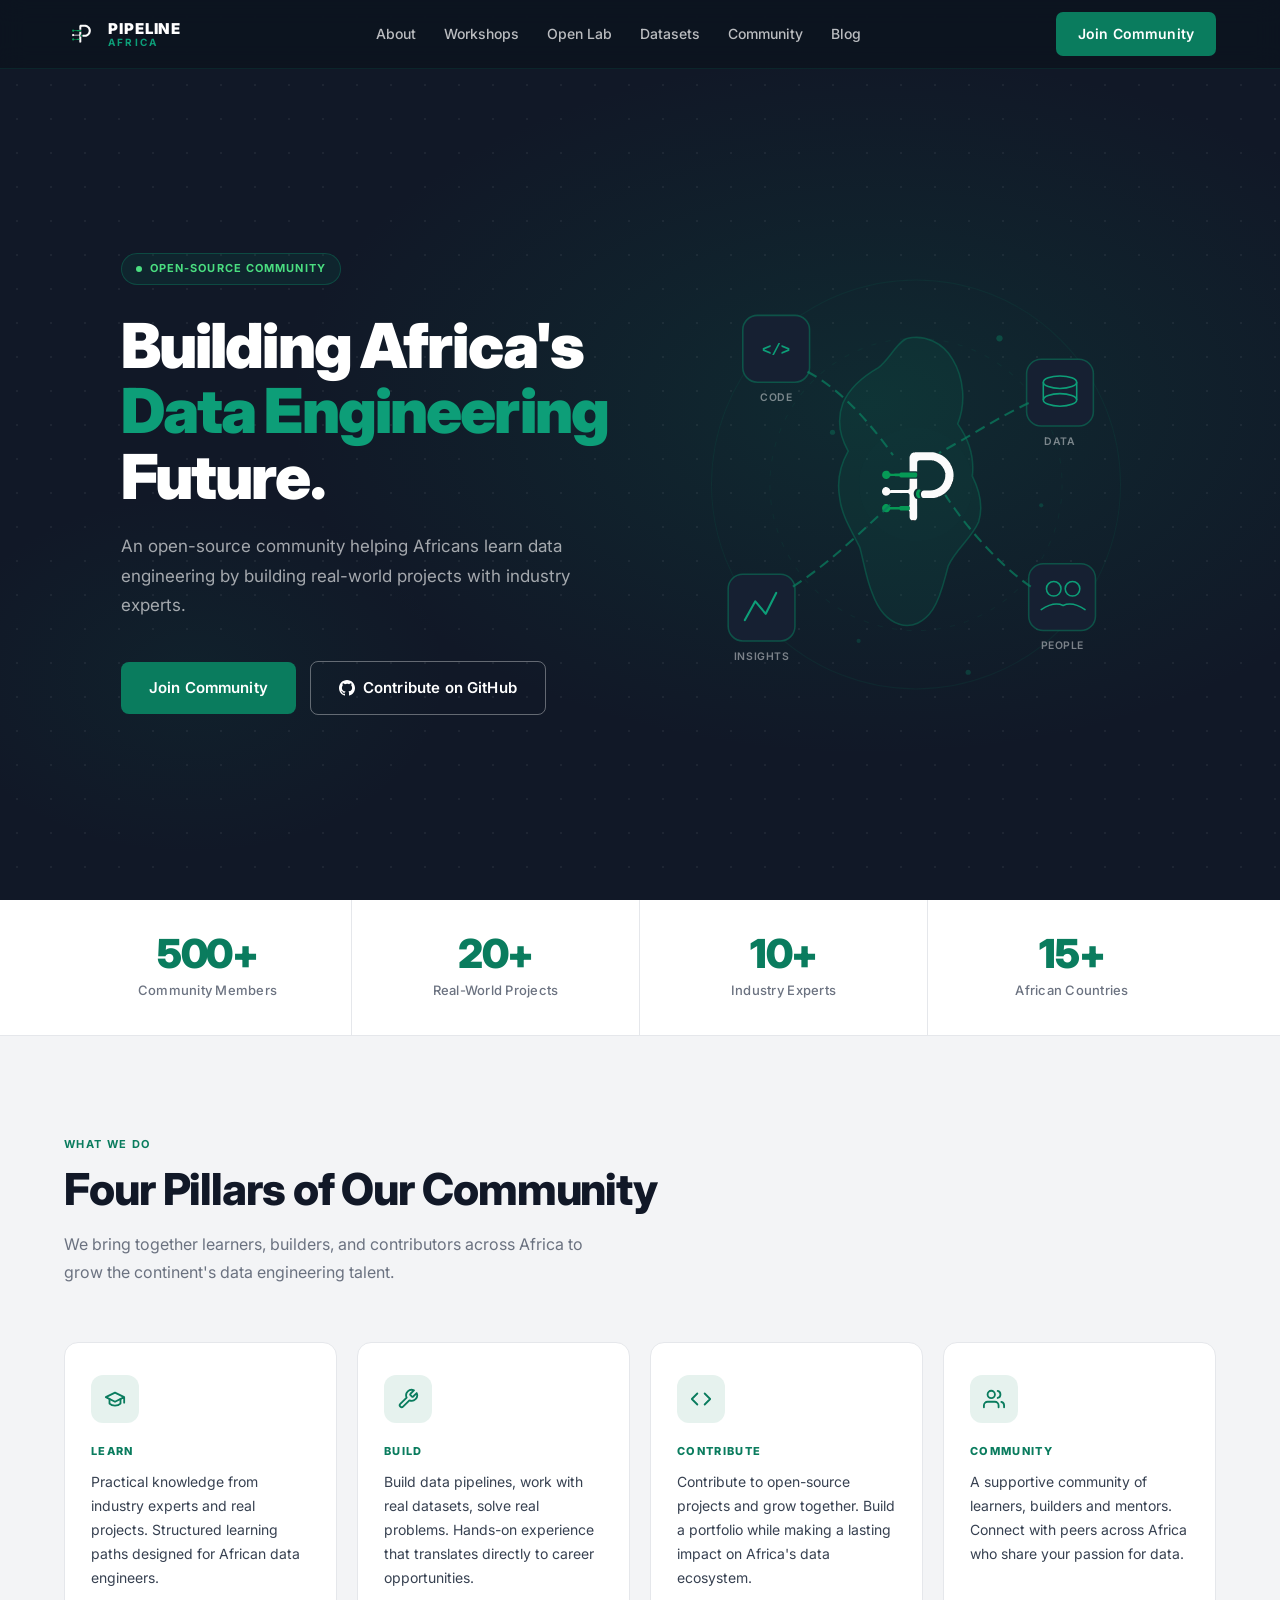
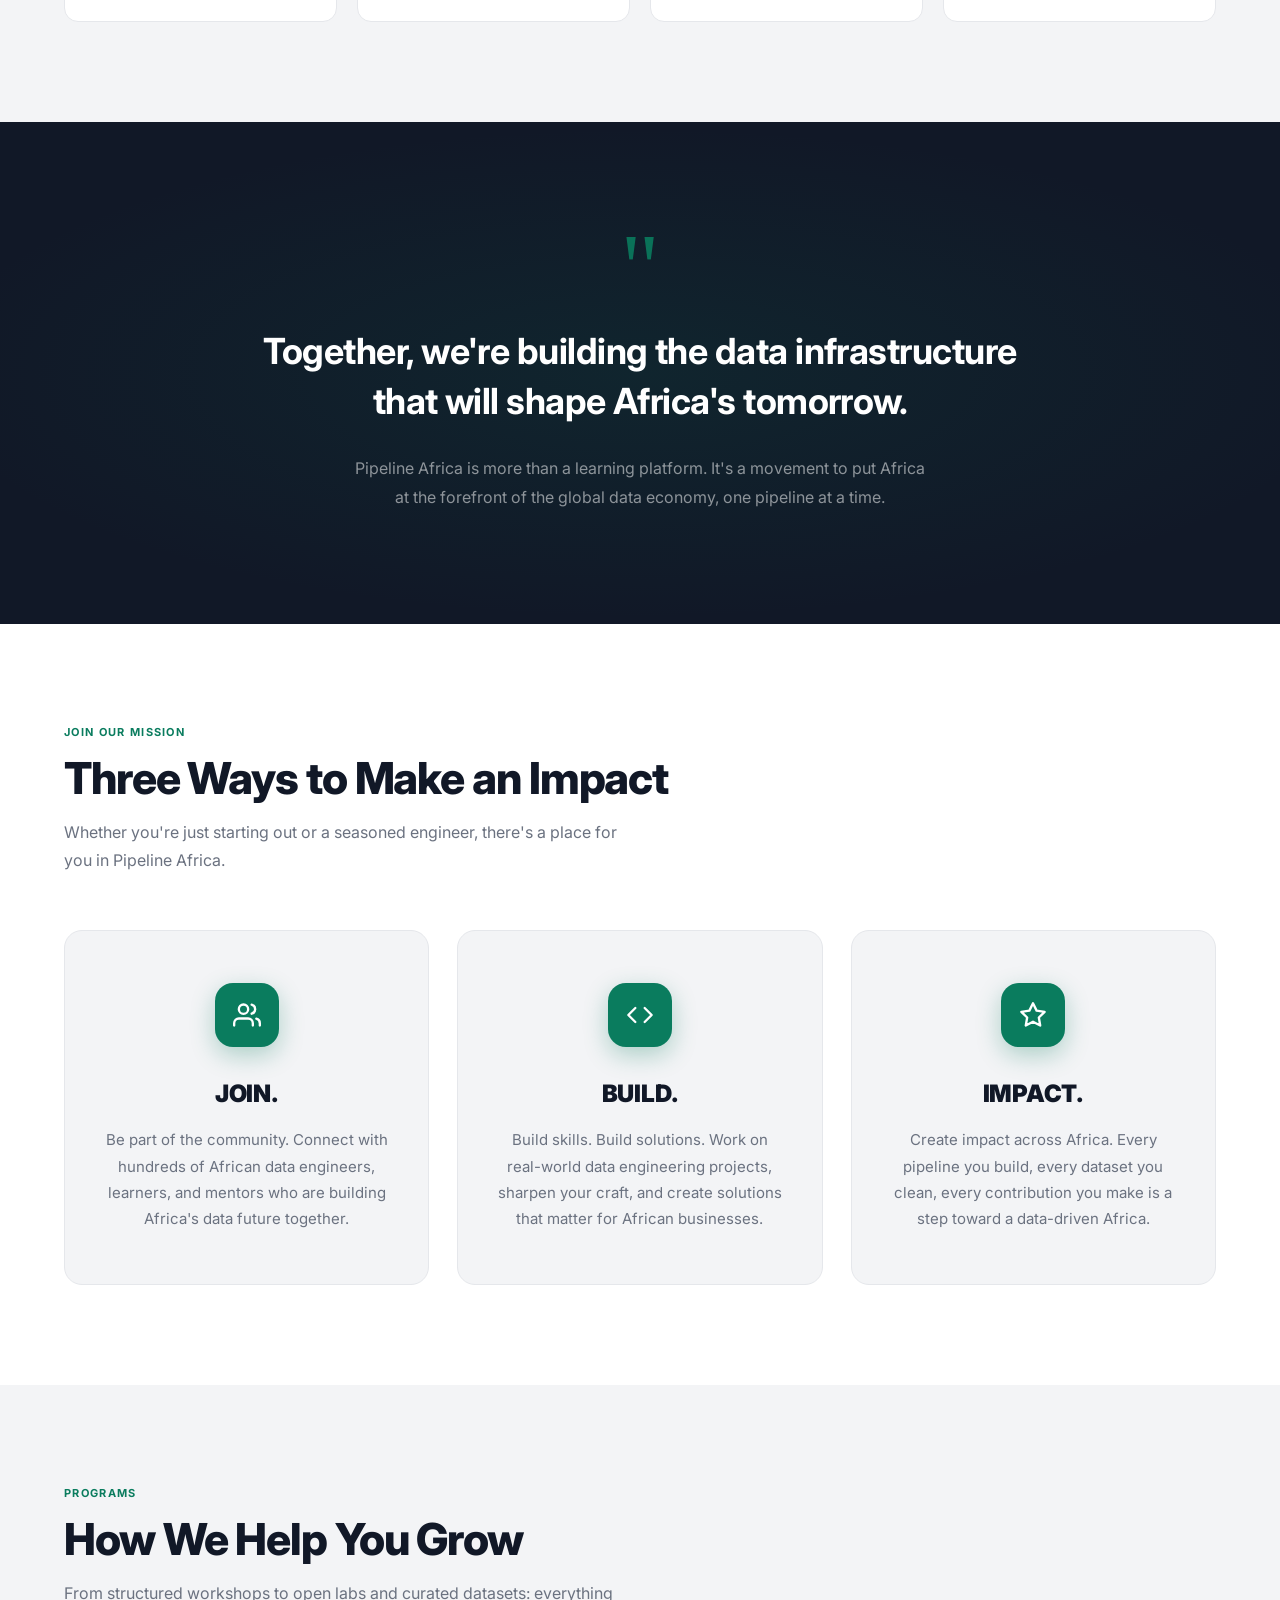
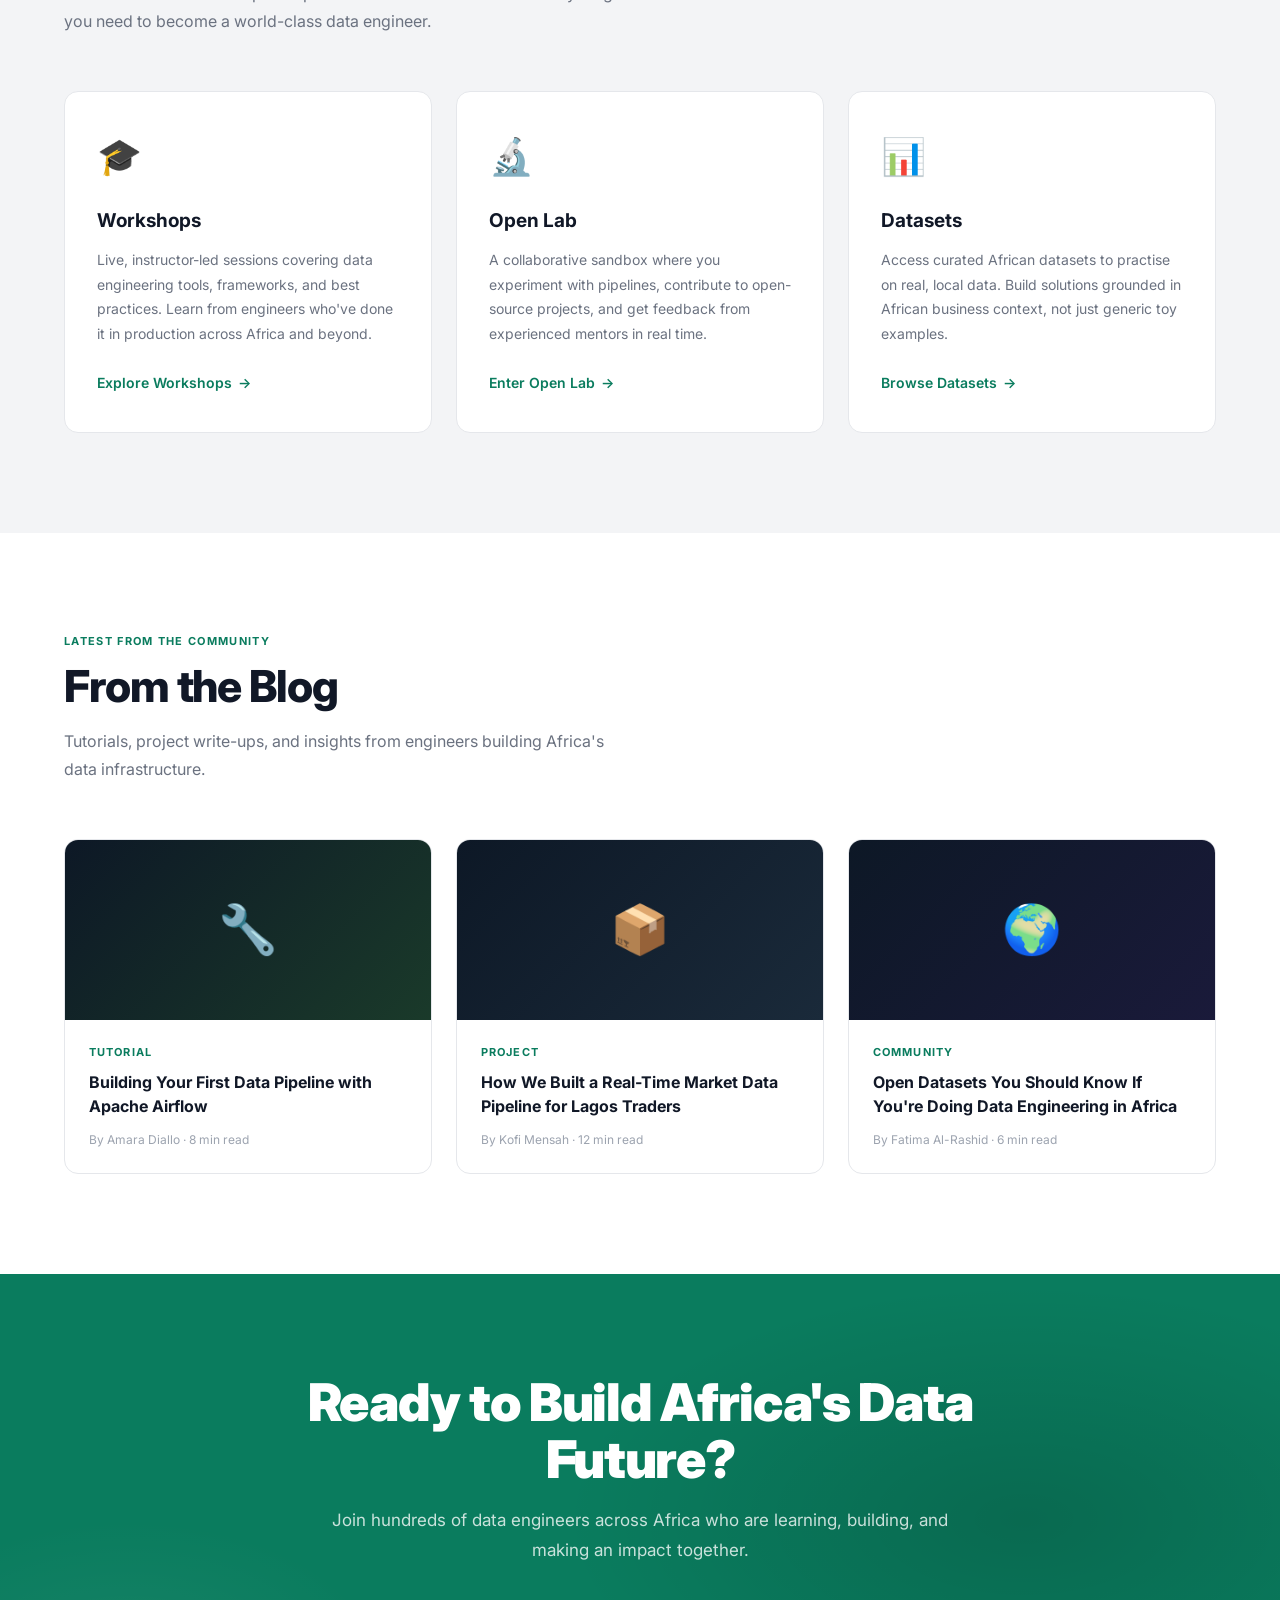
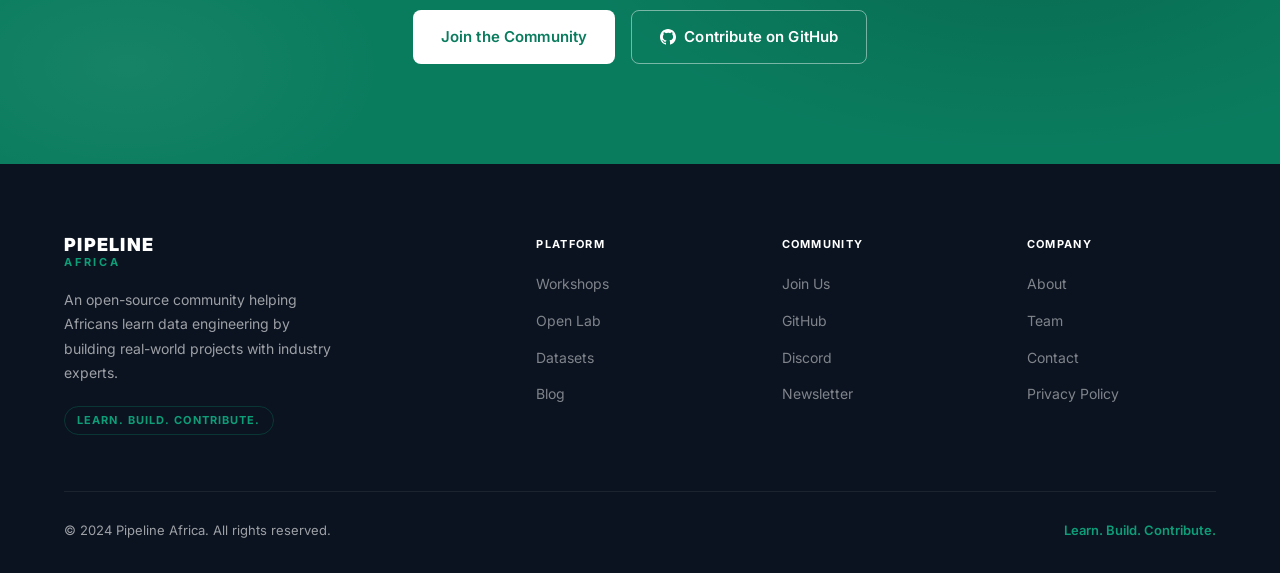
==== index.html @ 544f57a5 "Setup pipeline africa website" ====
<!DOCTYPE html>
<html lang="en">
<head>
  <meta charset="UTF-8">
  <meta name="viewport" content="width=device-width, initial-scale=1.0">
  <title>Pipeline Africa: Learn. Build. Contribute.</title>
  <link rel="preconnect" href="https://fonts.googleapis.com">
  <link rel="preconnect" href="https://fonts.gstatic.com" crossorigin>
  <link href="https://fonts.googleapis.com/css2?family=Inter:wght@300;400;500;600;700;800;900&display=swap" rel="stylesheet">
  <link rel="stylesheet" href="styles.css">
</head>
<body>

<!-- ═══════════════════════════ NAVBAR ═══════════════════════════ -->
<nav id="navbar">
  <div class="container nav-inner">
    <a href="#" class="nav-logo" aria-label="Pipeline Africa home">
      <img class="nav-logo-icon" src="pa_icon_mark_dark.svg" alt="Pipeline Africa logo">
      <div class="nav-logo-text">
        <div class="nav-logo-name">PIPELINE</div>
        <div class="nav-logo-africa">AFRICA</div>
      </div>
    </a>

    <ul class="nav-links">
      <li><a href="#about">About</a></li>
      <li><a href="#workshops">Workshops</a></li>
      <li><a href="#open-lab">Open Lab</a></li>
      <li><a href="#datasets">Datasets</a></li>
      <li><a href="#community">Community</a></li>
      <li><a href="#blog">Blog</a></li>
    </ul>

    <div class="nav-right">
      <a href="#join" class="btn btn-green nav-cta">Join Community</a>
      <button class="hamburger" onclick="toggleNav()" aria-label="Toggle menu">
        <span></span>
        <span></span>
        <span></span>
      </button>
    </div>
  </div>

  <div class="mobile-nav" id="mobileNav">
    <a href="#about" onclick="toggleNav()">About</a>
    <a href="#workshops" onclick="toggleNav()">Workshops</a>
    <a href="#open-lab" onclick="toggleNav()">Open Lab</a>
    <a href="#datasets" onclick="toggleNav()">Datasets</a>
    <a href="#community" onclick="toggleNav()">Community</a>
    <a href="#blog" onclick="toggleNav()">Blog</a>
    <a href="#join" class="btn btn-green" onclick="toggleNav()">Join Community</a>
  </div>
</nav>


<!-- ═══════════════════════════ HERO ═══════════════════════════ -->
<section class="hero" id="home">
  <div class="hero-glow"></div>
  <div class="hero-dots"></div>

  <div class="container hero-inner">
    <div class="hero-content">
      <div class="hero-badge">
        <span class="hero-badge-dot"></span>
        Open-Source Community
      </div>

      <h1 class="hero-title">
        Building Africa's<br>
        <em>Data Engineering</em><br>
        Future.
      </h1>

      <p class="hero-sub">
        An open-source community helping Africans learn data engineering by building real-world projects with industry experts.
      </p>

      <div class="hero-ctas">
        <a href="#join" class="btn btn-green btn-lg">Join Community</a>
        <a href="https://github.com/Pipeline-Africa" target="_blank" rel="noopener" class="btn btn-outline btn-lg">
          <svg width="16" height="16" viewBox="0 0 24 24" fill="currentColor">
            <path d="M12 0C5.374 0 0 5.373 0 12c0 5.302 3.438 9.8 8.207 11.387.599.111.793-.261.793-.577v-2.234c-3.338.726-4.033-1.416-4.033-1.416-.546-1.387-1.333-1.756-1.333-1.756-1.089-.745.083-.729.083-.729 1.205.084 1.839 1.237 1.839 1.237 1.07 1.834 2.807 1.304 3.492.997.107-.775.418-1.305.762-1.604-2.665-.305-5.467-1.334-5.467-5.931 0-1.311.469-2.381 1.236-3.221-.124-.303-.535-1.524.117-3.176 0 0 1.008-.322 3.301 1.23A11.509 11.509 0 0 1 12 5.803c1.02.005 2.047.138 3.006.404 2.291-1.552 3.297-1.23 3.297-1.23.653 1.653.242 2.874.118 3.176.77.84 1.235 1.911 1.235 3.221 0 4.609-2.807 5.624-5.479 5.921.43.372.823 1.102.823 2.222v3.293c0 .319.192.694.801.576C20.566 21.797 24 17.3 24 12c0-6.627-5.373-12-12-12z"/>
          </svg>
          Contribute on GitHub
        </a>
      </div>
    </div>

    <!-- ─── Pipeline Data Engineering Visual ─── -->
    <div class="hero-visual">
      <svg class="pipeline-svg" viewBox="0 0 460 480" xmlns="http://www.w3.org/2000/svg" fill="none">
        <!-- Outer ring -->
        <circle cx="230" cy="240" r="196" stroke="rgba(10,124,94,0.12)" stroke-width="1"/>
        <!-- Inner ring dashed -->
        <circle cx="230" cy="240" r="140" stroke="rgba(10,124,94,0.1)" stroke-width="1" stroke-dasharray="5 9"/>

        <!-- Africa continent (simplified shape) -->
        <path d="
          M 222 100
          C 238 96, 256 104, 265 120
          C 276 138, 278 162, 270 182
          C 280 196, 286 214, 284 232
          C 290 244, 295 260, 290 276
          C 283 292, 268 302, 261 318
          C 257 332, 254 348, 246 360
          C 238 372, 226 378, 214 374
          C 202 370, 193 358, 188 344
          C 182 330, 180 314, 176 300
          C 168 284, 159 270, 157 254
          C 154 238, 157 222, 165 208
          C 157 194, 154 178, 160 162
          C 167 146, 180 136, 194 128
          C 203 122, 213 102, 222 100 Z
        " fill="rgba(10,124,94,0.12)" stroke="rgba(10,124,94,0.45)" stroke-width="1.5"/>

        <!-- Node: Code  (top-left) -->
        <g id="node-code" transform="translate(96, 110)">
          <rect x="-32" y="-32" width="64" height="64" rx="14"
                fill="#162032" stroke="rgba(10,124,94,0.55)" stroke-width="1.5"/>
          <text x="0" y="6" text-anchor="middle"
                font-family="'Courier New', monospace" font-size="15"
                fill="#0d9e78" font-weight="700">&lt;/&gt;</text>
        </g>

        <!-- Node: Database  (top-right) -->
        <g id="node-db" transform="translate(368, 152)">
          <rect x="-32" y="-32" width="64" height="64" rx="14"
                fill="#162032" stroke="rgba(10,124,94,0.55)" stroke-width="1.5"/>
          <ellipse cx="0" cy="-10" rx="16" ry="6" stroke="#0d9e78" stroke-width="1.5"/>
          <line x1="-16" y1="-10" x2="-16" y2="7"  stroke="#0d9e78" stroke-width="1.5"/>
          <line x1="16"  y1="-10" x2="16"  y2="7"  stroke="#0d9e78" stroke-width="1.5"/>
          <ellipse cx="0" cy="7"   rx="16" ry="6" stroke="#0d9e78" stroke-width="1.5"/>
        </g>

        <!-- Node: Analytics  (bottom-left) -->
        <g id="node-chart" transform="translate(82, 358)">
          <rect x="-32" y="-32" width="64" height="64" rx="14"
                fill="#162032" stroke="rgba(10,124,94,0.55)" stroke-width="1.5"/>
          <polyline points="-16,12 -6,-6 4,6 14,-14"
                    stroke="#0d9e78" stroke-width="2" stroke-linecap="round" stroke-linejoin="round"/>
        </g>

        <!-- Node: Community (bottom-right) -->
        <g id="node-people" transform="translate(370, 348)">
          <rect x="-32" y="-32" width="64" height="64" rx="14"
                fill="#162032" stroke="rgba(10,124,94,0.55)" stroke-width="1.5"/>
          <circle cx="-8" cy="-8" r="7" stroke="#0d9e78" stroke-width="1.5"/>
          <circle cx="10" cy="-8" r="7" stroke="#0d9e78" stroke-width="1.5"/>
          <path d="M-20,12 Q-8,4 1,8 Q10,4 22,12" stroke="#0d9e78" stroke-width="1.5" stroke-linecap="round"/>
        </g>

        <!-- Center: PA logo hub -->
        <g>
          <circle cx="230" cy="240" r="48" fill="rgba(10,124,94,0.08)">
            <animate attributeName="r" values="48;62;48" dur="2.4s" repeatCount="indefinite"/>
            <animate attributeName="opacity" values="0.5;0;0.5" dur="2.4s" repeatCount="indefinite"/>
          </circle>
          <image href="pa_icon_mark_dark.svg" x="168" y="181" width="124" height="124"/>
        </g>

        <!-- Pipeline lines: node → Africa edges (animated flow) -->
        <!-- Code → NW Africa (Morocco) -->
        <path d="M 126 132 C 160 150, 188 184, 208 212"
              stroke="#0A7C5E" stroke-width="2" class="pipe-flow" opacity="0.75"/>
        <!-- DB → NE Africa (Egypt) -->
        <path d="M 338 162 C 310 175, 278 196, 252 210"
              stroke="#0A7C5E" stroke-width="2" class="pipe-flow-slow" opacity="0.75"/>
        <!-- Chart → SW Africa (Angola) -->
        <path d="M 112 338 C 148 315, 183 280, 207 258"
              stroke="#0A7C5E" stroke-width="2" class="pipe-flow-mid" opacity="0.75"/>
        <!-- People → East Africa (Horn) -->
        <path d="M 340 338 C 308 316, 276 278, 258 250"
              stroke="#0A7C5E" stroke-width="2" class="pipe-flow" opacity="0.75"/>

        <!-- Floating accent dots -->
        <circle cx="310" cy="100" r="3" fill="rgba(10,124,94,0.45)"/>
        <circle cx="350" cy="260" r="2" fill="rgba(10,124,94,0.35)"/>
        <circle cx="150" cy="190" r="2.5" fill="rgba(10,124,94,0.4)"/>
        <circle cx="175" cy="390" r="2" fill="rgba(10,124,94,0.3)"/>
        <circle cx="280" cy="420" r="2.5" fill="rgba(10,124,94,0.35)"/>

        <!-- Node labels -->
        <text x="96"  y="160" text-anchor="middle" font-size="10" fill="rgba(255,255,255,0.45)" font-family="Inter,sans-serif" font-weight="600" letter-spacing="0.05em">CODE</text>
        <text x="368" y="202" text-anchor="middle" font-size="10" fill="rgba(255,255,255,0.45)" font-family="Inter,sans-serif" font-weight="600" letter-spacing="0.05em">DATA</text>
        <text x="82"  y="408" text-anchor="middle" font-size="10" fill="rgba(255,255,255,0.45)" font-family="Inter,sans-serif" font-weight="600" letter-spacing="0.05em">INSIGHTS</text>
        <text x="370" y="398" text-anchor="middle" font-size="10" fill="rgba(255,255,255,0.45)" font-family="Inter,sans-serif" font-weight="600" letter-spacing="0.05em">PEOPLE</text>
      </svg>
    </div>
  </div>
</section>


<!-- ═══════════════════════════ METRICS ═══════════════════════════ -->
<div class="metrics">
  <div class="container metrics-grid">
    <div class="metric">
      <div class="metric-num">500+</div>
      <div class="metric-label">Community Members</div>
    </div>
    <div class="metric">
      <div class="metric-num">20+</div>
      <div class="metric-label">Real-World Projects</div>
    </div>
    <div class="metric">
      <div class="metric-num">10+</div>
      <div class="metric-label">Industry Experts</div>
    </div>
    <div class="metric">
      <div class="metric-num">15+</div>
      <div class="metric-label">African Countries</div>
    </div>
  </div>
</div>


<!-- ═══════════════════════════ FEATURES ═══════════════════════════ -->
<section class="features" id="about">
  <div class="container">
    <div class="section-label">What We Do</div>
    <h2 class="section-title">Four Pillars of Our Community</h2>
    <p class="section-sub">We bring together learners, builders, and contributors across Africa to grow the continent's data engineering talent.</p>

    <div class="features-grid">

      <div class="feat-card">
        <div class="feat-icon">
          <svg viewBox="0 0 24 24" fill="none" stroke="currentColor" stroke-width="2" stroke-linecap="round" stroke-linejoin="round">
            <path d="M22 10v6M2 10l10-5 10 5-10 5z"/>
            <path d="M6 12v5c3 3 9 3 12 0v-5"/>
          </svg>
        </div>
        <div class="feat-label">Learn</div>
        <p class="feat-desc">Practical knowledge from industry experts and real projects. Structured learning paths designed for African data engineers.</p>
      </div>

      <div class="feat-card">
        <div class="feat-icon">
          <svg viewBox="0 0 24 24" fill="none" stroke="currentColor" stroke-width="2" stroke-linecap="round" stroke-linejoin="round">
            <path d="M14.7 6.3a1 1 0 000 1.4l1.6 1.6a1 1 0 001.4 0l3.77-3.77a6 6 0 01-7.94 7.94l-6.91 6.91a2.12 2.12 0 01-3-3l6.91-6.91a6 6 0 017.94-7.94l-3.76 3.76z"/>
          </svg>
        </div>
        <div class="feat-label">Build</div>
        <p class="feat-desc">Build data pipelines, work with real datasets, solve real problems. Hands-on experience that translates directly to career opportunities.</p>
      </div>

      <div class="feat-card">
        <div class="feat-icon">
          <svg viewBox="0 0 24 24" fill="none" stroke="currentColor" stroke-width="2" stroke-linecap="round" stroke-linejoin="round">
            <polyline points="16 18 22 12 16 6"/>
            <polyline points="8 6 2 12 8 18"/>
          </svg>
        </div>
        <div class="feat-label">Contribute</div>
        <p class="feat-desc">Contribute to open-source projects and grow together. Build a portfolio while making a lasting impact on Africa's data ecosystem.</p>
      </div>

      <div class="feat-card">
        <div class="feat-icon">
          <svg viewBox="0 0 24 24" fill="none" stroke="currentColor" stroke-width="2" stroke-linecap="round" stroke-linejoin="round">
            <path d="M17 21v-2a4 4 0 00-4-4H5a4 4 0 00-4 4v2"/>
            <circle cx="9" cy="7" r="4"/>
            <path d="M23 21v-2a4 4 0 00-3-3.87M16 3.13a4 4 0 010 7.75"/>
          </svg>
        </div>
        <div class="feat-label">Community</div>
        <p class="feat-desc">A supportive community of learners, builders and mentors. Connect with peers across Africa who share your passion for data.</p>
      </div>

    </div>
  </div>
</section>


<!-- ═══════════════════════════ MISSION ═══════════════════════════ -->
<section class="mission">
  <div class="mission-inner">
    <span class="mission-quote-mark">"</span>
    <blockquote class="mission-quote">
      Together, we're building the data infrastructure that will shape Africa's tomorrow.
    </blockquote>
    <p class="mission-body">
      Pipeline Africa is more than a learning platform. It's a movement to put Africa at the forefront of the global data economy, one pipeline at a time.
    </p>
  </div>
</section>


<!-- ═══════════════════════════ PILLARS ═══════════════════════════ -->
<section class="pillars" id="community">
  <div class="container">
    <div class="section-label">Join Our Mission</div>
    <h2 class="section-title">Three Ways to Make an Impact</h2>
    <p class="section-sub">Whether you're just starting out or a seasoned engineer, there's a place for you in Pipeline Africa.</p>

    <div class="pillars-grid">

      <div class="pillar">
        <div class="pillar-icon">
          <svg viewBox="0 0 24 24" fill="none" stroke="currentColor" stroke-width="2" stroke-linecap="round" stroke-linejoin="round">
            <path d="M17 21v-2a4 4 0 00-4-4H5a4 4 0 00-4 4v2"/>
            <circle cx="9" cy="7" r="4"/>
            <path d="M23 21v-2a4 4 0 00-3-3.87M16 3.13a4 4 0 010 7.75"/>
          </svg>
        </div>
        <h3 class="pillar-title">JOIN.</h3>
        <p class="pillar-desc">Be part of the community. Connect with hundreds of African data engineers, learners, and mentors who are building Africa's data future together.</p>
      </div>

      <div class="pillar">
        <div class="pillar-icon">
          <svg viewBox="0 0 24 24" fill="none" stroke="currentColor" stroke-width="2" stroke-linecap="round" stroke-linejoin="round">
            <polyline points="16 18 22 12 16 6"/>
            <polyline points="8 6 2 12 8 18"/>
          </svg>
        </div>
        <h3 class="pillar-title">BUILD.</h3>
        <p class="pillar-desc">Build skills. Build solutions. Work on real-world data engineering projects, sharpen your craft, and create solutions that matter for African businesses.</p>
      </div>

      <div class="pillar">
        <div class="pillar-icon">
          <svg viewBox="0 0 24 24" fill="none" stroke="currentColor" stroke-width="2" stroke-linecap="round" stroke-linejoin="round">
            <polygon points="12 2 15.09 8.26 22 9.27 17 14.14 18.18 21.02 12 17.77 5.82 21.02 7 14.14 2 9.27 8.91 8.26 12 2"/>
          </svg>
        </div>
        <h3 class="pillar-title">IMPACT.</h3>
        <p class="pillar-desc">Create impact across Africa. Every pipeline you build, every dataset you clean, every contribution you make is a step toward a data-driven Africa.</p>
      </div>

    </div>
  </div>
</section>


<!-- ═══════════════════════════ PROGRAMS ═══════════════════════════ -->
<section class="programs" id="workshops">
  <div class="container">
    <div class="section-label">Programs</div>
    <h2 class="section-title">How We Help You Grow</h2>
    <p class="section-sub">From structured workshops to open labs and curated datasets: everything you need to become a world-class data engineer.</p>

    <div class="programs-grid">

      <div class="prog-card" id="workshops-detail">
        <span class="prog-emoji">🎓</span>
        <h3 class="prog-title">Workshops</h3>
        <p class="prog-desc">Live, instructor-led sessions covering data engineering tools, frameworks, and best practices. Learn from engineers who've done it in production across Africa and beyond.</p>
        <a href="#" class="prog-link">Explore Workshops <span>→</span></a>
      </div>

      <div class="prog-card" id="open-lab">
        <span class="prog-emoji">🔬</span>
        <h3 class="prog-title">Open Lab</h3>
        <p class="prog-desc">A collaborative sandbox where you experiment with pipelines, contribute to open-source projects, and get feedback from experienced mentors in real time.</p>
        <a href="#" class="prog-link">Enter Open Lab <span>→</span></a>
      </div>

      <div class="prog-card" id="datasets">
        <span class="prog-emoji">📊</span>
        <h3 class="prog-title">Datasets</h3>
        <p class="prog-desc">Access curated African datasets to practise on real, local data. Build solutions grounded in African business context, not just generic toy examples.</p>
        <a href="#" class="prog-link">Browse Datasets <span>→</span></a>
      </div>

    </div>
  </div>
</section>


<!-- ═══════════════════════════ BLOG ═══════════════════════════ -->
<section class="blog" id="blog">
  <div class="container">
    <div class="section-label">Latest from the Community</div>
    <h2 class="section-title">From the Blog</h2>
    <p class="section-sub">Tutorials, project write-ups, and insights from engineers building Africa's data infrastructure.</p>

    <div class="blog-grid">

      <div class="blog-card">
        <div class="blog-thumb" style="background: linear-gradient(135deg, #0d1826, #1a3a2a);">🔧</div>
        <div class="blog-body">
          <div class="blog-tag">Tutorial</div>
          <div class="blog-title">Building Your First Data Pipeline with Apache Airflow</div>
          <div class="blog-meta">By Amara Diallo · 8 min read</div>
        </div>
      </div>

      <div class="blog-card">
        <div class="blog-thumb" style="background: linear-gradient(135deg, #0d1826, #1a2a3a);">📦</div>
        <div class="blog-body">
          <div class="blog-tag">Project</div>
          <div class="blog-title">How We Built a Real-Time Market Data Pipeline for Lagos Traders</div>
          <div class="blog-meta">By Kofi Mensah · 12 min read</div>
        </div>
      </div>

      <div class="blog-card">
        <div class="blog-thumb" style="background: linear-gradient(135deg, #0d1826, #1a1a3a);">🌍</div>
        <div class="blog-body">
          <div class="blog-tag">Community</div>
          <div class="blog-title">Open Datasets You Should Know If You're Doing Data Engineering in Africa</div>
          <div class="blog-meta">By Fatima Al-Rashid · 6 min read</div>
        </div>
      </div>

    </div>
  </div>
</section>


<!-- ═══════════════════════════ JOIN CTA ═══════════════════════════ -->
<section class="join-cta" id="join">
  <div class="join-inner">
    <h2 class="join-title">Ready to Build Africa's Data Future?</h2>
    <p class="join-sub">Join hundreds of data engineers across Africa who are learning, building, and making an impact together.</p>
    <div class="join-btns">
      <a href="#" class="btn btn-white btn-lg">Join the Community</a>
      <a href="https://github.com/Pipeline-Africa" target="_blank" rel="noopener" class="btn btn-outline-white btn-lg">
        <svg width="16" height="16" viewBox="0 0 24 24" fill="currentColor">
          <path d="M12 0C5.374 0 0 5.373 0 12c0 5.302 3.438 9.8 8.207 11.387.599.111.793-.261.793-.577v-2.234c-3.338.726-4.033-1.416-4.033-1.416-.546-1.387-1.333-1.756-1.333-1.756-1.089-.745.083-.729.083-.729 1.205.084 1.839 1.237 1.839 1.237 1.07 1.834 2.807 1.304 3.492.997.107-.775.418-1.305.762-1.604-2.665-.305-5.467-1.334-5.467-5.931 0-1.311.469-2.381 1.236-3.221-.124-.303-.535-1.524.117-3.176 0 0 1.008-.322 3.301 1.23A11.509 11.509 0 0 1 12 5.803c1.02.005 2.047.138 3.006.404 2.291-1.552 3.297-1.23 3.297-1.23.653 1.653.242 2.874.118 3.176.77.84 1.235 1.911 1.235 3.221 0 4.609-2.807 5.624-5.479 5.921.43.372.823 1.102.823 2.222v3.293c0 .319.192.694.801.576C20.566 21.797 24 17.3 24 12c0-6.627-5.373-12-12-12z"/>
        </svg>
        Contribute on GitHub
      </a>
    </div>
  </div>
</section>


<!-- ═══════════════════════════ FOOTER ═══════════════════════════ -->
<footer>
  <div class="container">
    <div class="footer-top">

      <div>
        <div class="footer-brand-text">
          <div class="footer-brand-name">PIPELINE</div>
          <div class="footer-brand-africa">AFRICA</div>
        </div>
        <p class="footer-desc">An open-source community helping Africans learn data engineering by building real-world projects with industry experts.</p>
        <span class="footer-tagline-pill">LEARN. BUILD. CONTRIBUTE.</span>
      </div>

      <div>
        <div class="footer-col-title">Platform</div>
        <ul class="footer-links">
          <li><a href="#workshops">Workshops</a></li>
          <li><a href="#open-lab">Open Lab</a></li>
          <li><a href="#datasets">Datasets</a></li>
          <li><a href="#blog">Blog</a></li>
        </ul>
      </div>

      <div>
        <div class="footer-col-title">Community</div>
        <ul class="footer-links">
          <li><a href="#join">Join Us</a></li>
          <li><a href="https://github.com/Pipeline-Africa" target="_blank" rel="noopener">GitHub</a></li>
          <li><a href="#">Discord</a></li>
          <li><a href="#">Newsletter</a></li>
        </ul>
      </div>

      <div>
        <div class="footer-col-title">Company</div>
        <ul class="footer-links">
          <li><a href="#about">About</a></li>
          <li><a href="#">Team</a></li>
          <li><a href="#">Contact</a></li>
          <li><a href="#">Privacy Policy</a></li>
        </ul>
      </div>

    </div>

    <hr class="footer-divider">

    <div class="footer-bottom">
      <span>© 2024 Pipeline Africa. All rights reserved.</span>
      <span style="color: var(--green-mid); font-weight: 600;">Learn. Build. Contribute.</span>
    </div>
  </div>
</footer>


<script>
  // ── Nav scroll effect ──
  const navbar = document.getElementById('navbar');
  window.addEventListener('scroll', () => {
    navbar.classList.toggle('scrolled', window.scrollY > 16);
  });

  // ── Mobile nav toggle ──
  function toggleNav() {
    document.getElementById('mobileNav').classList.toggle('open');
  }

  // ── Close mobile nav on outside click ──
  document.addEventListener('click', (e) => {
    const nav = document.getElementById('navbar');
    if (!nav.contains(e.target)) {
      document.getElementById('mobileNav').classList.remove('open');
    }
  });

  // ── Smooth scroll ──
  document.querySelectorAll('a[href^="#"]').forEach(a => {
    a.addEventListener('click', e => {
      const id = a.getAttribute('href');
      if (id === '#') return;
      const target = document.querySelector(id);
      if (target) {
        e.preventDefault();
        target.scrollIntoView({ behavior: 'smooth', block: 'start' });
      }
    });
  });

  // ── Fade-in on scroll (Intersection Observer) ──
  const observer = new IntersectionObserver((entries) => {
    entries.forEach(entry => {
      if (entry.isIntersecting) {
        entry.target.style.opacity = '1';
        entry.target.style.transform = 'translateY(0)';
      }
    });
  }, { threshold: 0.1 });

  document.querySelectorAll('.feat-card, .pillar, .prog-card, .blog-card').forEach(el => {
    el.style.opacity = '0';
    el.style.transform = 'translateY(24px)';
    el.style.transition = 'opacity 0.5s ease, transform 0.5s ease';
    observer.observe(el);
  });
</script>

</body>
</html>
---- styles.css ----
*, *::before, *::after { box-sizing: border-box; margin: 0; padding: 0; }

:root {
  --green:       #0A7C5E;
  --green-dark:  #075c46;
  --green-mid:   #0d9e78;
  --navy:        #111827;
  --gray-dark:   #374151;
  --gray-mid:    #6B7280;
  --gray-light:  #9CA3AF;
  --gray-bg:     #F3F4F6;
  --border:      #E5E7EB;
  --white:       #FFFFFF;
}

html { scroll-behavior: smooth; }

body {
  font-family: 'Inter', -apple-system, BlinkMacSystemFont, sans-serif;
  color: var(--navy);
  background: var(--white);
  line-height: 1.6;
  overflow-x: hidden;
}

/* ─── UTILITIES ─── */
.container {
  max-width: 1200px;
  margin: 0 auto;
  padding: 0 24px;
}

.section-label {
  font-size: 11px;
  font-weight: 700;
  letter-spacing: 0.12em;
  text-transform: uppercase;
  color: var(--green);
  margin-bottom: 12px;
}

.section-title {
  font-size: clamp(28px, 4vw, 44px);
  font-weight: 800;
  line-height: 1.1;
  letter-spacing: -0.025em;
  color: var(--navy);
  margin-bottom: 16px;
}

.section-sub {
  font-size: 16px;
  color: var(--gray-mid);
  line-height: 1.75;
  max-width: 560px;
}

.btn {
  display: inline-flex;
  align-items: center;
  gap: 8px;
  padding: 11px 22px;
  border-radius: 7px;
  font-size: 14px;
  font-weight: 600;
  text-decoration: none;
  cursor: pointer;
  border: none;
  transition: all 0.2s ease;
  letter-spacing: 0.01em;
  white-space: nowrap;
}

.btn-green  { background: var(--green);  color: var(--white); }
.btn-green:hover  { background: var(--green-dark); transform: translateY(-1px); box-shadow: 0 6px 20px rgba(10,124,94,0.35); }

.btn-outline { background: transparent; color: var(--white); border: 1.5px solid rgba(255,255,255,0.35); }
.btn-outline:hover { border-color: var(--green-mid); color: #4ade80; }

.btn-white { background: var(--white); color: var(--green); }
.btn-white:hover { background: var(--gray-bg); transform: translateY(-1px); }

.btn-outline-white { background: transparent; color: var(--white); border: 1.5px solid rgba(255,255,255,0.45); }
.btn-outline-white:hover { border-color: var(--white); background: rgba(255,255,255,0.1); }

.btn-lg { padding: 14px 28px; font-size: 15px; border-radius: 8px; }

/* ─── NAVBAR ─── */
nav {
  position: fixed;
  top: 0; left: 0; right: 0;
  z-index: 1000;
  background: rgba(13, 20, 32, 0.96);
  backdrop-filter: blur(12px);
  -webkit-backdrop-filter: blur(12px);
  border-bottom: 1px solid rgba(10,124,94,0.18);
  transition: box-shadow 0.3s;
}

nav.scrolled { box-shadow: 0 4px 24px rgba(0,0,0,0.35); }

.nav-inner {
  height: 68px;
  display: flex;
  align-items: center;
  justify-content: space-between;
  gap: 32px;
}

.nav-logo {
  display: flex;
  align-items: center;
  gap: 10px;
  text-decoration: none;
  flex-shrink: 0;
}

.nav-logo-icon {
  width: 34px;
  height: 34px;
  flex-shrink: 0;
}

.nav-logo-text { line-height: 1; }
.nav-logo-name {
  font-size: 15px;
  font-weight: 900;
  letter-spacing: 0.06em;
  color: var(--white);
}
.nav-logo-africa {
  font-size: 10px;
  font-weight: 700;
  letter-spacing: 0.22em;
  color: var(--green-mid);
  margin-top: 1px;
}

.nav-links {
  display: flex;
  align-items: center;
  gap: 28px;
  list-style: none;
}

.nav-links a {
  color: rgba(255,255,255,0.72);
  text-decoration: none;
  font-size: 14px;
  font-weight: 500;
  transition: color 0.2s;
}

.nav-links a:hover { color: var(--green-mid); }

.nav-right { display: flex; align-items: center; gap: 16px; }

.hamburger {
  display: none;
  flex-direction: column;
  gap: 5px;
  cursor: pointer;
  padding: 6px;
  background: none;
  border: none;
}
.hamburger span {
  display: block;
  width: 22px;
  height: 2px;
  background: var(--white);
  border-radius: 2px;
  transition: all 0.3s;
}

/* ─── HERO ─── */
.hero {
  min-height: 100vh;
  background: var(--navy);
  position: relative;
  display: flex;
  align-items: center;
  overflow: hidden;
}

.hero-glow {
  position: absolute;
  inset: 0;
  background:
    radial-gradient(ellipse 70% 60% at 68% 45%, rgba(10,124,94,0.18) 0%, transparent 65%),
    radial-gradient(ellipse 40% 40% at 15% 75%, rgba(10,124,94,0.09) 0%, transparent 50%);
  pointer-events: none;
}

.hero-dots {
  position: absolute;
  inset: 0;
  background-image: radial-gradient(circle, rgba(255,255,255,0.055) 1px, transparent 1px);
  background-size: 34px 34px;
  pointer-events: none;
}

.hero-inner {
  position: relative;
  z-index: 2;
  padding-top: 68px;
  display: grid;
  grid-template-columns: 1fr 1fr;
  gap: 64px;
  align-items: center;
  min-height: 100vh;
}

.hero-content { padding: 72px 0; }

.hero-badge {
  display: inline-flex;
  align-items: center;
  gap: 8px;
  background: rgba(10,124,94,0.14);
  border: 1px solid rgba(10,124,94,0.42);
  color: #4ade80;
  font-size: 11px;
  font-weight: 700;
  letter-spacing: 0.1em;
  text-transform: uppercase;
  padding: 6px 14px;
  border-radius: 100px;
  margin-bottom: 28px;
}

.hero-badge-dot {
  width: 6px; height: 6px;
  border-radius: 50%;
  background: #4ade80;
  animation: badgepulse 2s infinite;
}

@keyframes badgepulse {
  0%, 100% { opacity: 1; transform: scale(1); }
  50%       { opacity: 0.4; transform: scale(1.4); }
}

.hero-title {
  font-size: clamp(38px, 5.5vw, 62px);
  font-weight: 900;
  line-height: 1.06;
  color: var(--white);
  letter-spacing: -0.03em;
  margin-bottom: 22px;
}

.hero-title em {
  font-style: normal;
  color: var(--green-mid);
}

.hero-sub {
  font-size: 17px;
  color: rgba(255,255,255,0.62);
  line-height: 1.75;
  max-width: 460px;
  margin-bottom: 40px;
}

.hero-ctas {
  display: flex;
  align-items: center;
  gap: 14px;
  flex-wrap: wrap;
}

/* Hero SVG Visual */
.hero-visual {
  display: flex;
  justify-content: center;
  align-items: center;
  padding: 40px 0;
}

.pipeline-svg { width: 100%; max-width: 480px; }

/* Animated pipeline path */
.pipe-flow {
  stroke-dasharray: 10 6;
  animation: flow 1.6s linear infinite;
}
.pipe-flow-slow {
  stroke-dasharray: 10 6;
  animation: flow 2.2s linear infinite;
}
.pipe-flow-mid {
  stroke-dasharray: 10 6;
  animation: flow 1.9s linear infinite;
}
@keyframes flow { to { stroke-dashoffset: -32; } }

/* ─── METRICS STRIP ─── */
.metrics {
  background: var(--white);
  border-bottom: 1px solid var(--border);
}

.metrics-grid {
  display: grid;
  grid-template-columns: repeat(4, 1fr);
}

.metric {
  padding: 34px 24px;
  text-align: center;
  border-right: 1px solid var(--border);
}
.metric:last-child { border-right: none; }

.metric-num {
  font-size: 40px;
  font-weight: 900;
  color: var(--green);
  line-height: 1;
  letter-spacing: -0.03em;
  margin-bottom: 6px;
}

.metric-label {
  font-size: 13px;
  color: var(--gray-mid);
  font-weight: 500;
  letter-spacing: 0.02em;
}

/* ─── FEATURES ─── */
.features { background: var(--gray-bg); padding: 100px 0; }

.features-grid {
  display: grid;
  grid-template-columns: repeat(4, 1fr);
  gap: 20px;
  margin-top: 56px;
}

.feat-card {
  background: var(--white);
  border-radius: 14px;
  padding: 32px 26px;
  border: 1px solid var(--border);
  transition: all 0.25s;
  position: relative;
  overflow: hidden;
}

.feat-card::after {
  content: '';
  position: absolute;
  top: 0; left: 0; right: 0;
  height: 3px;
  background: var(--green);
  transform: scaleX(0);
  transform-origin: left;
  transition: transform 0.3s ease;
}

.feat-card:hover {
  border-color: rgba(10,124,94,0.4);
  box-shadow: 0 12px 36px rgba(10,124,94,0.1);
  transform: translateY(-4px);
}
.feat-card:hover::after { transform: scaleX(1); }

.feat-icon {
  width: 48px; height: 48px;
  border-radius: 12px;
  background: rgba(10,124,94,0.1);
  display: flex;
  align-items: center;
  justify-content: center;
  color: var(--green);
  margin-bottom: 20px;
}

.feat-icon svg { width: 22px; height: 22px; }

.feat-label {
  font-size: 11px;
  font-weight: 800;
  letter-spacing: 0.12em;
  text-transform: uppercase;
  color: var(--green);
  margin-bottom: 10px;
}

.feat-desc {
  font-size: 14px;
  color: var(--gray-dark);
  line-height: 1.7;
}

/* ─── MISSION ─── */
.mission {
  background: var(--navy);
  padding: 112px 0;
  position: relative;
  overflow: hidden;
}

.mission::before {
  content: '';
  position: absolute;
  inset: 0;
  background: radial-gradient(ellipse 80% 70% at 50% 50%, rgba(10,124,94,0.13) 0%, transparent 70%);
  pointer-events: none;
}

.mission-inner {
  position: relative;
  z-index: 2;
  max-width: 820px;
  margin: 0 auto;
  padding: 0 24px;
  text-align: center;
}

.mission-quote-mark {
  font-size: 96px;
  line-height: 0.7;
  color: var(--green);
  font-family: Georgia, serif;
  display: block;
  margin-bottom: 24px;
  opacity: 0.9;
}

.mission-quote {
  font-size: clamp(22px, 3.2vw, 36px);
  font-weight: 700;
  color: var(--white);
  line-height: 1.4;
  letter-spacing: -0.015em;
  margin-bottom: 28px;
}

.mission-body {
  font-size: 16px;
  color: rgba(255,255,255,0.52);
  line-height: 1.8;
  max-width: 580px;
  margin: 0 auto;
}

/* ─── PILLARS ─── */
.pillars { padding: 100px 0; background: var(--white); }

.pillars-grid {
  display: grid;
  grid-template-columns: repeat(3, 1fr);
  gap: 28px;
  margin-top: 56px;
}

.pillar {
  text-align: center;
  padding: 52px 36px;
  border-radius: 18px;
  background: var(--gray-bg);
  border: 1px solid var(--border);
  transition: all 0.25s;
}

.pillar:hover {
  background: var(--white);
  box-shadow: 0 24px 64px rgba(0,0,0,0.08);
  border-color: rgba(10,124,94,0.3);
  transform: translateY(-5px);
}

.pillar-icon {
  width: 64px; height: 64px;
  border-radius: 18px;
  background: var(--green);
  display: flex;
  align-items: center;
  justify-content: center;
  margin: 0 auto 28px;
  color: var(--white);
  box-shadow: 0 8px 24px rgba(10,124,94,0.3);
}

.pillar-icon svg { width: 28px; height: 28px; }

.pillar-title {
  font-size: 24px;
  font-weight: 900;
  color: var(--navy);
  letter-spacing: -0.01em;
  margin-bottom: 14px;
}

.pillar-desc {
  font-size: 15px;
  color: var(--gray-mid);
  line-height: 1.75;
}

/* ─── PROGRAMS ─── */
.programs { background: var(--gray-bg); padding: 100px 0; }

.programs-grid {
  display: grid;
  grid-template-columns: repeat(3, 1fr);
  gap: 24px;
  margin-top: 56px;
}

.prog-card {
  background: var(--white);
  border-radius: 14px;
  padding: 36px 32px;
  border: 1px solid var(--border);
  transition: all 0.25s;
}

.prog-card:hover {
  box-shadow: 0 16px 48px rgba(10,124,94,0.1);
  border-color: rgba(10,124,94,0.3);
  transform: translateY(-3px);
}

.prog-emoji { font-size: 36px; margin-bottom: 20px; display: block; }

.prog-title {
  font-size: 19px;
  font-weight: 700;
  color: var(--navy);
  margin-bottom: 12px;
}

.prog-desc {
  font-size: 14px;
  color: var(--gray-mid);
  line-height: 1.75;
  margin-bottom: 24px;
}

.prog-link {
  color: var(--green);
  font-size: 14px;
  font-weight: 600;
  text-decoration: none;
  display: inline-flex;
  align-items: center;
  gap: 6px;
  transition: gap 0.2s;
}

.prog-link:hover { gap: 10px; }

/* ─── BLOG STRIP ─── */
.blog { padding: 100px 0; background: var(--white); }

.blog-grid {
  display: grid;
  grid-template-columns: repeat(3, 1fr);
  gap: 24px;
  margin-top: 56px;
}

.blog-card {
  border-radius: 14px;
  overflow: hidden;
  border: 1px solid var(--border);
  transition: all 0.25s;
}

.blog-card:hover {
  box-shadow: 0 16px 48px rgba(0,0,0,0.07);
  transform: translateY(-3px);
}

.blog-thumb {
  height: 180px;
  display: flex;
  align-items: center;
  justify-content: center;
  font-size: 48px;
}

.blog-body { padding: 24px; }

.blog-tag {
  font-size: 11px;
  font-weight: 700;
  letter-spacing: 0.1em;
  text-transform: uppercase;
  color: var(--green);
  margin-bottom: 10px;
}

.blog-title {
  font-size: 16px;
  font-weight: 700;
  color: var(--navy);
  line-height: 1.45;
  margin-bottom: 12px;
}

.blog-meta {
  font-size: 12px;
  color: var(--gray-light);
}

/* ─── JOIN CTA ─── */
.join-cta {
  background: var(--green);
  padding: 100px 0;
  position: relative;
  overflow: hidden;
}

.join-cta::before {
  content: '';
  position: absolute;
  inset: 0;
  background:
    radial-gradient(ellipse 60% 80% at 80% 50%, rgba(0,0,0,0.15) 0%, transparent 60%),
    radial-gradient(ellipse 40% 60% at 10% 80%, rgba(255,255,255,0.05) 0%, transparent 50%);
  pointer-events: none;
}

.join-inner {
  position: relative;
  z-index: 2;
  max-width: 720px;
  margin: 0 auto;
  padding: 0 24px;
  text-align: center;
}

.join-title {
  font-size: clamp(28px, 4.5vw, 52px);
  font-weight: 900;
  color: var(--white);
  letter-spacing: -0.025em;
  margin-bottom: 18px;
  line-height: 1.1;
}

.join-sub {
  font-size: 17px;
  color: rgba(255,255,255,0.78);
  line-height: 1.75;
  margin-bottom: 44px;
}

.join-btns { display: flex; gap: 16px; justify-content: center; flex-wrap: wrap; }

/* ─── FOOTER ─── */
footer {
  background: #0b1320;
  color: rgba(255,255,255,0.6);
  padding: 72px 0 32px;
}

.footer-top {
  display: grid;
  grid-template-columns: 2.2fr 1fr 1fr 1fr;
  gap: 56px;
  margin-bottom: 56px;
}

.footer-brand-text { line-height: 1; margin-bottom: 20px; }
.footer-brand-name {
  font-size: 18px;
  font-weight: 900;
  letter-spacing: 0.07em;
  color: var(--white);
}
.footer-brand-africa {
  font-size: 11px;
  font-weight: 700;
  letter-spacing: 0.25em;
  color: var(--green-mid);
  margin-top: 3px;
}

.footer-desc {
  font-size: 14px;
  line-height: 1.75;
  max-width: 270px;
  margin-bottom: 20px;
}

.footer-tagline-pill {
  display: inline-block;
  font-size: 11px;
  font-weight: 700;
  letter-spacing: 0.1em;
  color: var(--green-mid);
  border: 1px solid rgba(10,124,94,0.35);
  padding: 5px 12px;
  border-radius: 100px;
}

.footer-col-title {
  font-size: 11px;
  font-weight: 700;
  letter-spacing: 0.12em;
  text-transform: uppercase;
  color: var(--white);
  margin-bottom: 18px;
}

.footer-links { list-style: none; display: flex; flex-direction: column; gap: 11px; }

.footer-links a {
  color: rgba(255,255,255,0.48);
  text-decoration: none;
  font-size: 14px;
  transition: color 0.2s;
}
.footer-links a:hover { color: var(--green-mid); }

.footer-divider {
  border: none;
  border-top: 1px solid rgba(255,255,255,0.07);
  margin-bottom: 28px;
}

.footer-bottom {
  display: flex;
  justify-content: space-between;
  align-items: center;
  font-size: 13px;
}

/* ─── MOBILE NAV DRAWER ─── */
.mobile-nav {
  display: none;
  flex-direction: column;
  gap: 0;
  background: #0d1826;
  border-top: 1px solid rgba(10,124,94,0.15);
  padding: 8px 0 20px;
}

.mobile-nav.open { display: flex; }

.mobile-nav a {
  color: rgba(255,255,255,0.75);
  text-decoration: none;
  font-size: 15px;
  font-weight: 500;
  padding: 14px 24px;
  border-bottom: 1px solid rgba(255,255,255,0.04);
  transition: color 0.2s, background 0.2s;
}

.mobile-nav a:hover { color: var(--green-mid); background: rgba(10,124,94,0.06); }

.mobile-nav .btn { margin: 16px 24px 0; justify-content: center; }

/* ─── RESPONSIVE ─── */
@media (max-width: 1024px) {
  .features-grid { grid-template-columns: repeat(2, 1fr); }
  .footer-top { grid-template-columns: 1fr 1fr; gap: 36px; }
}

@media (max-width: 768px) {
  .nav-links, .nav-cta { display: none; }
  .hamburger { display: flex; }

  .hero-inner { grid-template-columns: 1fr; gap: 0; }
  .hero-content { padding: 56px 0 40px; }
  .hero-visual { display: none; }

  .metrics-grid { grid-template-columns: repeat(2, 1fr); }
  .metric:nth-child(2) { border-right: none; }
  .metric:nth-child(3),
  .metric:nth-child(4) { border-top: 1px solid var(--border); }

  .features-grid,
  .pillars-grid,
  .programs-grid,
  .blog-grid { grid-template-columns: 1fr; }

  .footer-top { grid-template-columns: 1fr; gap: 32px; }
  .footer-bottom { flex-direction: column; gap: 12px; text-align: center; }
}
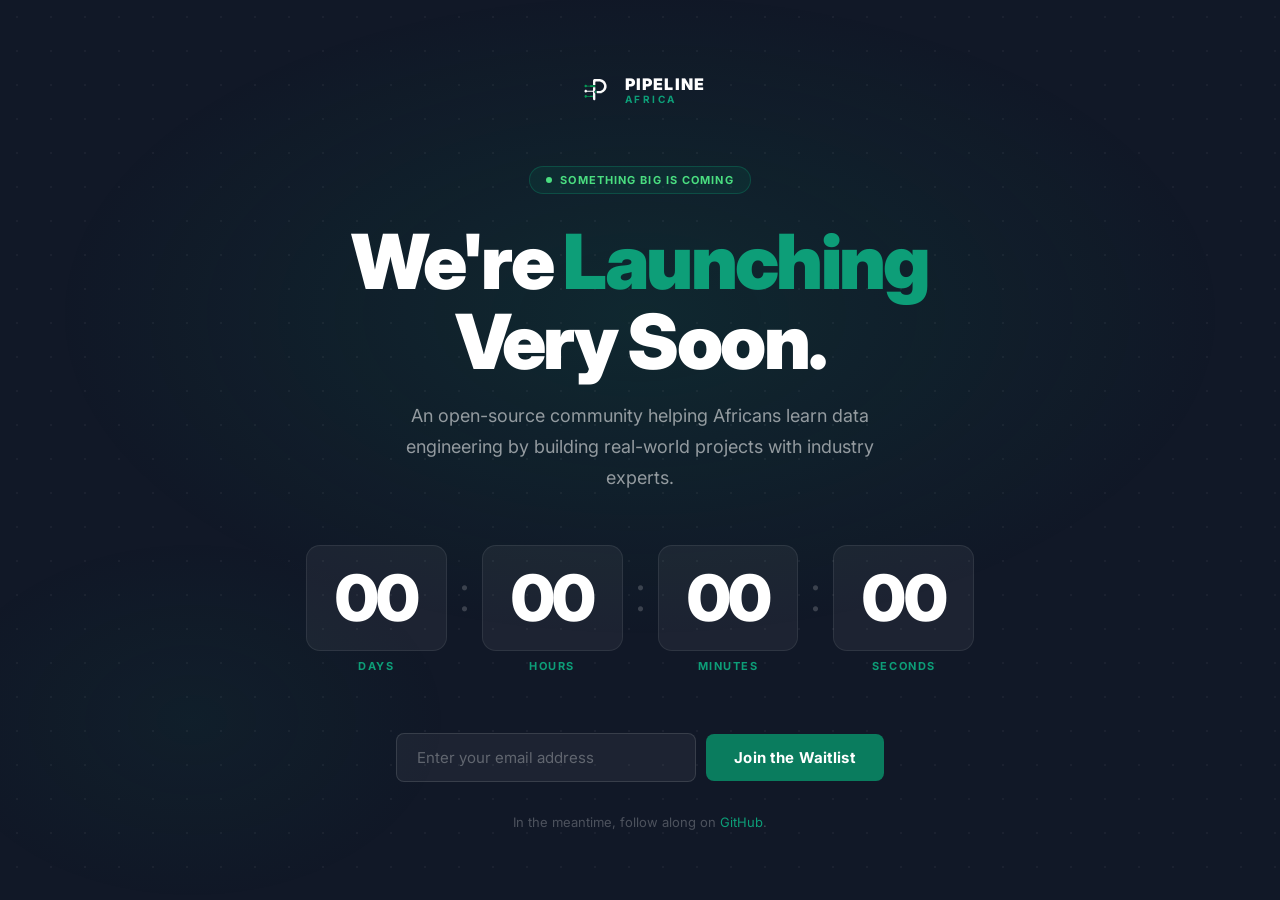
==== commit 98105516: "create countdown" ====
--- a/index.html
+++ b/index.html
@@ -3,534 +3,369 @@
 <head>
   <meta charset="UTF-8">
   <meta name="viewport" content="width=device-width, initial-scale=1.0">
-  <title>Pipeline Africa: Learn. Build. Contribute.</title>
+  <title>Pipeline Africa — Coming Soon</title>
   <link rel="preconnect" href="https://fonts.googleapis.com">
   <link rel="preconnect" href="https://fonts.gstatic.com" crossorigin>
   <link href="https://fonts.googleapis.com/css2?family=Inter:wght@300;400;500;600;700;800;900&display=swap" rel="stylesheet">
-  <link rel="stylesheet" href="styles.css">
+  <style>
+    *, *::before, *::after { box-sizing: border-box; margin: 0; padding: 0; }
+
+    :root {
+      --green:      #0A7C5E;
+      --green-dark: #075c46;
+      --green-mid:  #0d9e78;
+      --navy:       #111827;
+      --white:      #FFFFFF;
+      --gray-mid:   #6B7280;
+    }
+
+    html, body {
+      height: 100%;
+      font-family: 'Inter', -apple-system, BlinkMacSystemFont, sans-serif;
+      background: var(--navy);
+      color: var(--white);
+      overflow-x: hidden;
+    }
+
+    /* ── background layers ── */
+    .bg-glow {
+      position: fixed;
+      inset: 0;
+      background:
+        radial-gradient(ellipse 70% 55% at 50% 35%, rgba(10,124,94,0.16) 0%, transparent 65%),
+        radial-gradient(ellipse 40% 40% at 15% 80%, rgba(10,124,94,0.07) 0%, transparent 50%);
+      pointer-events: none;
+    }
+    .bg-dots {
+      position: fixed;
+      inset: 0;
+      background-image: radial-gradient(circle, rgba(255,255,255,0.045) 1px, transparent 1px);
+      background-size: 34px 34px;
+      pointer-events: none;
+    }
+
+    /* ── layout ── */
+    .page {
+      position: relative;
+      z-index: 1;
+      min-height: 100vh;
+      display: flex;
+      flex-direction: column;
+      align-items: center;
+      justify-content: center;
+      padding: 48px 24px;
+      text-align: center;
+    }
+
+    /* ── logo ── */
+    .logo {
+      display: flex;
+      align-items: center;
+      gap: 10px;
+      margin-bottom: 56px;
+    }
+    .logo img {
+      width: 40px;
+      height: 40px;
+    }
+    .logo-text { line-height: 1; text-align: left; }
+    .logo-name {
+      font-size: 16px;
+      font-weight: 900;
+      letter-spacing: 0.07em;
+      color: var(--white);
+    }
+    .logo-sub {
+      font-size: 10px;
+      font-weight: 700;
+      letter-spacing: 0.24em;
+      color: var(--green-mid);
+      margin-top: 2px;
+    }
+
+    /* ── badge ── */
+    .badge {
+      display: inline-flex;
+      align-items: center;
+      gap: 8px;
+      background: rgba(10,124,94,0.14);
+      border: 1px solid rgba(10,124,94,0.42);
+      color: #4ade80;
+      font-size: 11px;
+      font-weight: 700;
+      letter-spacing: 0.1em;
+      text-transform: uppercase;
+      padding: 6px 16px;
+      border-radius: 100px;
+      margin-bottom: 28px;
+    }
+    .badge-dot {
+      width: 6px;
+      height: 6px;
+      border-radius: 50%;
+      background: #4ade80;
+      animation: pulse 2s infinite;
+    }
+    @keyframes pulse {
+      0%, 100% { opacity: 1; transform: scale(1); }
+      50%       { opacity: 0.4; transform: scale(1.4); }
+    }
+
+    /* ── headline ── */
+    .headline {
+      font-size: clamp(40px, 7vw, 76px);
+      font-weight: 900;
+      line-height: 1.05;
+      letter-spacing: -0.035em;
+      margin-bottom: 20px;
+    }
+    .headline em {
+      font-style: normal;
+      color: var(--green-mid);
+    }
+
+    .tagline {
+      font-size: clamp(15px, 2vw, 18px);
+      color: rgba(255,255,255,0.55);
+      line-height: 1.7;
+      max-width: 480px;
+      margin: 0 auto 52px;
+    }
+
+    /* ── countdown ── */
+    .countdown {
+      display: flex;
+      align-items: flex-start;
+      gap: 12px;
+      margin-bottom: 60px;
+      flex-wrap: wrap;
+      justify-content: center;
+    }
+
+    .countdown-unit {
+      display: flex;
+      flex-direction: column;
+      align-items: center;
+      gap: 8px;
+    }
+
+    .countdown-value {
+      font-size: clamp(40px, 6vw, 64px);
+      font-weight: 900;
+      letter-spacing: -0.04em;
+      line-height: 1;
+      color: var(--white);
+      background: rgba(255,255,255,0.05);
+      border: 1px solid rgba(255,255,255,0.08);
+      border-radius: 14px;
+      padding: 20px 28px;
+      min-width: 100px;
+      text-align: center;
+    }
+
+    .countdown-label {
+      font-size: 11px;
+      font-weight: 700;
+      letter-spacing: 0.14em;
+      text-transform: uppercase;
+      color: var(--green-mid);
+    }
+
+    .countdown-sep {
+      font-size: clamp(32px, 5vw, 52px);
+      font-weight: 300;
+      color: rgba(255,255,255,0.18);
+      line-height: 1;
+      padding-top: 22px;
+    }
+
+    /* ── waitlist form ── */
+    .waitlist {
+      display: flex;
+      align-items: center;
+      gap: 10px;
+      flex-wrap: wrap;
+      justify-content: center;
+      margin-bottom: 32px;
+    }
+
+    .waitlist-input {
+      padding: 14px 20px;
+      border-radius: 8px;
+      border: 1.5px solid rgba(255,255,255,0.12);
+      background: rgba(255,255,255,0.05);
+      color: var(--white);
+      font-family: inherit;
+      font-size: 15px;
+      width: 300px;
+      outline: none;
+      transition: border-color 0.2s;
+    }
+    .waitlist-input::placeholder { color: rgba(255,255,255,0.3); }
+    .waitlist-input:focus { border-color: var(--green-mid); }
+
+    .btn-join {
+      padding: 14px 28px;
+      border-radius: 8px;
+      border: none;
+      background: var(--green);
+      color: var(--white);
+      font-family: inherit;
+      font-size: 15px;
+      font-weight: 700;
+      cursor: pointer;
+      transition: background 0.2s, transform 0.15s, box-shadow 0.2s;
+      white-space: nowrap;
+      letter-spacing: 0.01em;
+    }
+    .btn-join:hover {
+      background: var(--green-dark);
+      transform: translateY(-1px);
+      box-shadow: 0 8px 24px rgba(10,124,94,0.4);
+    }
+
+    .success-msg {
+      display: none;
+      color: #4ade80;
+      font-size: 14px;
+      font-weight: 600;
+      letter-spacing: 0.02em;
+      margin-bottom: 32px;
+    }
+
+    /* ── footer note ── */
+    .footer-note {
+      font-size: 13px;
+      color: rgba(255,255,255,0.25);
+    }
+    .footer-note a {
+      color: var(--green-mid);
+      text-decoration: none;
+    }
+    .footer-note a:hover { text-decoration: underline; }
+
+    /* ── responsive ── */
+    @media (max-width: 520px) {
+      .countdown-value { min-width: 72px; padding: 16px 18px; }
+      .waitlist-input  { width: 100%; }
+      .btn-join        { width: 100%; }
+      .waitlist        { flex-direction: column; width: 100%; max-width: 340px; }
+    }
+  </style>
 </head>
 <body>
 
-<!-- ═══════════════════════════ NAVBAR ═══════════════════════════ -->
-<nav id="navbar">
-  <div class="container nav-inner">
-    <a href="#" class="nav-logo" aria-label="Pipeline Africa home">
-      <img class="nav-logo-icon" src="pa_icon_mark_dark.svg" alt="Pipeline Africa logo">
-      <div class="nav-logo-text">
-        <div class="nav-logo-name">PIPELINE</div>
-        <div class="nav-logo-africa">AFRICA</div>
-      </div>
-    </a>
-
-    <ul class="nav-links">
-      <li><a href="#about">About</a></li>
-      <li><a href="#workshops">Workshops</a></li>
-      <li><a href="#open-lab">Open Lab</a></li>
-      <li><a href="#datasets">Datasets</a></li>
-      <li><a href="#community">Community</a></li>
-      <li><a href="#blog">Blog</a></li>
-    </ul>
-
-    <div class="nav-right">
-      <a href="#join" class="btn btn-green nav-cta">Join Community</a>
-      <button class="hamburger" onclick="toggleNav()" aria-label="Toggle menu">
-        <span></span>
-        <span></span>
-        <span></span>
-      </button>
+<div class="bg-glow"></div>
+<div class="bg-dots"></div>
+
+<div class="page">
+
+  <div class="logo">
+    <img src="pa_icon_mark_dark.svg" alt="Pipeline Africa">
+    <div class="logo-text">
+      <div class="logo-name">PIPELINE</div>
+      <div class="logo-sub">AFRICA</div>
     </div>
   </div>
 
-  <div class="mobile-nav" id="mobileNav">
-    <a href="#about" onclick="toggleNav()">About</a>
-    <a href="#workshops" onclick="toggleNav()">Workshops</a>
-    <a href="#open-lab" onclick="toggleNav()">Open Lab</a>
-    <a href="#datasets" onclick="toggleNav()">Datasets</a>
-    <a href="#community" onclick="toggleNav()">Community</a>
-    <a href="#blog" onclick="toggleNav()">Blog</a>
-    <a href="#join" class="btn btn-green" onclick="toggleNav()">Join Community</a>
+  <div class="badge">
+    <span class="badge-dot"></span>
+    Something big is coming
   </div>
-</nav>
-
-
-<!-- ═══════════════════════════ HERO ═══════════════════════════ -->
-<section class="hero" id="home">
-  <div class="hero-glow"></div>
-  <div class="hero-dots"></div>
-
-  <div class="container hero-inner">
-    <div class="hero-content">
-      <div class="hero-badge">
-        <span class="hero-badge-dot"></span>
-        Open-Source Community
-      </div>
-
-      <h1 class="hero-title">
-        Building Africa's<br>
-        <em>Data Engineering</em><br>
-        Future.
-      </h1>
-
-      <p class="hero-sub">
-        An open-source community helping Africans learn data engineering by building real-world projects with industry experts.
-      </p>
-
-      <div class="hero-ctas">
-        <a href="#join" class="btn btn-green btn-lg">Join Community</a>
-        <a href="https://github.com/Pipeline-Africa" target="_blank" rel="noopener" class="btn btn-outline btn-lg">
-          <svg width="16" height="16" viewBox="0 0 24 24" fill="currentColor">
-            <path d="M12 0C5.374 0 0 5.373 0 12c0 5.302 3.438 9.8 8.207 11.387.599.111.793-.261.793-.577v-2.234c-3.338.726-4.033-1.416-4.033-1.416-.546-1.387-1.333-1.756-1.333-1.756-1.089-.745.083-.729.083-.729 1.205.084 1.839 1.237 1.839 1.237 1.07 1.834 2.807 1.304 3.492.997.107-.775.418-1.305.762-1.604-2.665-.305-5.467-1.334-5.467-5.931 0-1.311.469-2.381 1.236-3.221-.124-.303-.535-1.524.117-3.176 0 0 1.008-.322 3.301 1.23A11.509 11.509 0 0 1 12 5.803c1.02.005 2.047.138 3.006.404 2.291-1.552 3.297-1.23 3.297-1.23.653 1.653.242 2.874.118 3.176.77.84 1.235 1.911 1.235 3.221 0 4.609-2.807 5.624-5.479 5.921.43.372.823 1.102.823 2.222v3.293c0 .319.192.694.801.576C20.566 21.797 24 17.3 24 12c0-6.627-5.373-12-12-12z"/>
-          </svg>
-          Contribute on GitHub
-        </a>
-      </div>
-    </div>
-
-    <!-- ─── Pipeline Data Engineering Visual ─── -->
-    <div class="hero-visual">
-      <svg class="pipeline-svg" viewBox="0 0 460 480" xmlns="http://www.w3.org/2000/svg" fill="none">
-        <!-- Outer ring -->
-        <circle cx="230" cy="240" r="196" stroke="rgba(10,124,94,0.12)" stroke-width="1"/>
-        <!-- Inner ring dashed -->
-        <circle cx="230" cy="240" r="140" stroke="rgba(10,124,94,0.1)" stroke-width="1" stroke-dasharray="5 9"/>
-
-        <!-- Africa continent (simplified shape) -->
-        <path d="
-          M 222 100
-          C 238 96, 256 104, 265 120
-          C 276 138, 278 162, 270 182
-          C 280 196, 286 214, 284 232
-          C 290 244, 295 260, 290 276
-          C 283 292, 268 302, 261 318
-          C 257 332, 254 348, 246 360
-          C 238 372, 226 378, 214 374
-          C 202 370, 193 358, 188 344
-          C 182 330, 180 314, 176 300
-          C 168 284, 159 270, 157 254
-          C 154 238, 157 222, 165 208
-          C 157 194, 154 178, 160 162
-          C 167 146, 180 136, 194 128
-          C 203 122, 213 102, 222 100 Z
-        " fill="rgba(10,124,94,0.12)" stroke="rgba(10,124,94,0.45)" stroke-width="1.5"/>
-
-        <!-- Node: Code  (top-left) -->
-        <g id="node-code" transform="translate(96, 110)">
-          <rect x="-32" y="-32" width="64" height="64" rx="14"
-                fill="#162032" stroke="rgba(10,124,94,0.55)" stroke-width="1.5"/>
-          <text x="0" y="6" text-anchor="middle"
-                font-family="'Courier New', monospace" font-size="15"
-                fill="#0d9e78" font-weight="700">&lt;/&gt;</text>
-        </g>
-
-        <!-- Node: Database  (top-right) -->
-        <g id="node-db" transform="translate(368, 152)">
-          <rect x="-32" y="-32" width="64" height="64" rx="14"
-                fill="#162032" stroke="rgba(10,124,94,0.55)" stroke-width="1.5"/>
-          <ellipse cx="0" cy="-10" rx="16" ry="6" stroke="#0d9e78" stroke-width="1.5"/>
-          <line x1="-16" y1="-10" x2="-16" y2="7"  stroke="#0d9e78" stroke-width="1.5"/>
-          <line x1="16"  y1="-10" x2="16"  y2="7"  stroke="#0d9e78" stroke-width="1.5"/>
-          <ellipse cx="0" cy="7"   rx="16" ry="6" stroke="#0d9e78" stroke-width="1.5"/>
-        </g>
-
-        <!-- Node: Analytics  (bottom-left) -->
-        <g id="node-chart" transform="translate(82, 358)">
-          <rect x="-32" y="-32" width="64" height="64" rx="14"
-                fill="#162032" stroke="rgba(10,124,94,0.55)" stroke-width="1.5"/>
-          <polyline points="-16,12 -6,-6 4,6 14,-14"
-                    stroke="#0d9e78" stroke-width="2" stroke-linecap="round" stroke-linejoin="round"/>
-        </g>
-
-        <!-- Node: Community (bottom-right) -->
-        <g id="node-people" transform="translate(370, 348)">
-          <rect x="-32" y="-32" width="64" height="64" rx="14"
-                fill="#162032" stroke="rgba(10,124,94,0.55)" stroke-width="1.5"/>
-          <circle cx="-8" cy="-8" r="7" stroke="#0d9e78" stroke-width="1.5"/>
-          <circle cx="10" cy="-8" r="7" stroke="#0d9e78" stroke-width="1.5"/>
-          <path d="M-20,12 Q-8,4 1,8 Q10,4 22,12" stroke="#0d9e78" stroke-width="1.5" stroke-linecap="round"/>
-        </g>
-
-        <!-- Center: PA logo hub -->
-        <g>
-          <circle cx="230" cy="240" r="48" fill="rgba(10,124,94,0.08)">
-            <animate attributeName="r" values="48;62;48" dur="2.4s" repeatCount="indefinite"/>
-            <animate attributeName="opacity" values="0.5;0;0.5" dur="2.4s" repeatCount="indefinite"/>
-          </circle>
-          <image href="pa_icon_mark_dark.svg" x="168" y="181" width="124" height="124"/>
-        </g>
-
-        <!-- Pipeline lines: node → Africa edges (animated flow) -->
-        <!-- Code → NW Africa (Morocco) -->
-        <path d="M 126 132 C 160 150, 188 184, 208 212"
-              stroke="#0A7C5E" stroke-width="2" class="pipe-flow" opacity="0.75"/>
-        <!-- DB → NE Africa (Egypt) -->
-        <path d="M 338 162 C 310 175, 278 196, 252 210"
-              stroke="#0A7C5E" stroke-width="2" class="pipe-flow-slow" opacity="0.75"/>
-        <!-- Chart → SW Africa (Angola) -->
-        <path d="M 112 338 C 148 315, 183 280, 207 258"
-              stroke="#0A7C5E" stroke-width="2" class="pipe-flow-mid" opacity="0.75"/>
-        <!-- People → East Africa (Horn) -->
-        <path d="M 340 338 C 308 316, 276 278, 258 250"
-              stroke="#0A7C5E" stroke-width="2" class="pipe-flow" opacity="0.75"/>
-
-        <!-- Floating accent dots -->
-        <circle cx="310" cy="100" r="3" fill="rgba(10,124,94,0.45)"/>
-        <circle cx="350" cy="260" r="2" fill="rgba(10,124,94,0.35)"/>
-        <circle cx="150" cy="190" r="2.5" fill="rgba(10,124,94,0.4)"/>
-        <circle cx="175" cy="390" r="2" fill="rgba(10,124,94,0.3)"/>
-        <circle cx="280" cy="420" r="2.5" fill="rgba(10,124,94,0.35)"/>
-
-        <!-- Node labels -->
-        <text x="96"  y="160" text-anchor="middle" font-size="10" fill="rgba(255,255,255,0.45)" font-family="Inter,sans-serif" font-weight="600" letter-spacing="0.05em">CODE</text>
-        <text x="368" y="202" text-anchor="middle" font-size="10" fill="rgba(255,255,255,0.45)" font-family="Inter,sans-serif" font-weight="600" letter-spacing="0.05em">DATA</text>
-        <text x="82"  y="408" text-anchor="middle" font-size="10" fill="rgba(255,255,255,0.45)" font-family="Inter,sans-serif" font-weight="600" letter-spacing="0.05em">INSIGHTS</text>
-        <text x="370" y="398" text-anchor="middle" font-size="10" fill="rgba(255,255,255,0.45)" font-family="Inter,sans-serif" font-weight="600" letter-spacing="0.05em">PEOPLE</text>
-      </svg>
+
+  <h1 class="headline">
+    We're <em>Launching</em><br>Very Soon.
+  </h1>
+
+  <p class="tagline">
+    An open-source community helping Africans learn data engineering by building real-world projects with industry experts.
+  </p>
+
+  <div class="countdown" id="countdown">
+    <div class="countdown-unit">
+      <div class="countdown-value" id="cd-days">00</div>
+      <div class="countdown-label">Days</div>
+    </div>
+    <div class="countdown-sep">:</div>
+    <div class="countdown-unit">
+      <div class="countdown-value" id="cd-hours">00</div>
+      <div class="countdown-label">Hours</div>
+    </div>
+    <div class="countdown-sep">:</div>
+    <div class="countdown-unit">
+      <div class="countdown-value" id="cd-mins">00</div>
+      <div class="countdown-label">Minutes</div>
+    </div>
+    <div class="countdown-sep">:</div>
+    <div class="countdown-unit">
+      <div class="countdown-value" id="cd-secs">00</div>
+      <div class="countdown-label">Seconds</div>
     </div>
   </div>
-</section>
-
-
-<!-- ═══════════════════════════ METRICS ═══════════════════════════ -->
-<div class="metrics">
-  <div class="container metrics-grid">
-    <div class="metric">
-      <div class="metric-num">500+</div>
-      <div class="metric-label">Community Members</div>
-    </div>
-    <div class="metric">
-      <div class="metric-num">20+</div>
-      <div class="metric-label">Real-World Projects</div>
-    </div>
-    <div class="metric">
-      <div class="metric-num">10+</div>
-      <div class="metric-label">Industry Experts</div>
-    </div>
-    <div class="metric">
-      <div class="metric-num">15+</div>
-      <div class="metric-label">African Countries</div>
-    </div>
-  </div>
+
+  <form class="waitlist" id="waitlist-form" onsubmit="joinWaitlist(event)">
+    <input
+      class="waitlist-input"
+      type="email"
+      id="email-input"
+      placeholder="Enter your email address"
+      required
+    >
+    <button class="btn-join" type="submit">Join the Waitlist</button>
+  </form>
+
+  <p class="success-msg" id="success-msg">
+    ✓ You're on the list. We'll reach out when we launch.
+  </p>
+
+  <p class="footer-note">
+    In the meantime, follow along on
+    <a href="https://github.com/Pipeline-Africa" target="_blank" rel="noopener">GitHub</a>.
+  </p>
+
 </div>
 
-
-<!-- ═══════════════════════════ FEATURES ═══════════════════════════ -->
-<section class="features" id="about">
-  <div class="container">
-    <div class="section-label">What We Do</div>
-    <h2 class="section-title">Four Pillars of Our Community</h2>
-    <p class="section-sub">We bring together learners, builders, and contributors across Africa to grow the continent's data engineering talent.</p>
-
-    <div class="features-grid">
-
-      <div class="feat-card">
-        <div class="feat-icon">
-          <svg viewBox="0 0 24 24" fill="none" stroke="currentColor" stroke-width="2" stroke-linecap="round" stroke-linejoin="round">
-            <path d="M22 10v6M2 10l10-5 10 5-10 5z"/>
-            <path d="M6 12v5c3 3 9 3 12 0v-5"/>
-          </svg>
-        </div>
-        <div class="feat-label">Learn</div>
-        <p class="feat-desc">Practical knowledge from industry experts and real projects. Structured learning paths designed for African data engineers.</p>
-      </div>
-
-      <div class="feat-card">
-        <div class="feat-icon">
-          <svg viewBox="0 0 24 24" fill="none" stroke="currentColor" stroke-width="2" stroke-linecap="round" stroke-linejoin="round">
-            <path d="M14.7 6.3a1 1 0 000 1.4l1.6 1.6a1 1 0 001.4 0l3.77-3.77a6 6 0 01-7.94 7.94l-6.91 6.91a2.12 2.12 0 01-3-3l6.91-6.91a6 6 0 017.94-7.94l-3.76 3.76z"/>
-          </svg>
-        </div>
-        <div class="feat-label">Build</div>
-        <p class="feat-desc">Build data pipelines, work with real datasets, solve real problems. Hands-on experience that translates directly to career opportunities.</p>
-      </div>
-
-      <div class="feat-card">
-        <div class="feat-icon">
-          <svg viewBox="0 0 24 24" fill="none" stroke="currentColor" stroke-width="2" stroke-linecap="round" stroke-linejoin="round">
-            <polyline points="16 18 22 12 16 6"/>
-            <polyline points="8 6 2 12 8 18"/>
-          </svg>
-        </div>
-        <div class="feat-label">Contribute</div>
-        <p class="feat-desc">Contribute to open-source projects and grow together. Build a portfolio while making a lasting impact on Africa's data ecosystem.</p>
-      </div>
-
-      <div class="feat-card">
-        <div class="feat-icon">
-          <svg viewBox="0 0 24 24" fill="none" stroke="currentColor" stroke-width="2" stroke-linecap="round" stroke-linejoin="round">
-            <path d="M17 21v-2a4 4 0 00-4-4H5a4 4 0 00-4 4v2"/>
-            <circle cx="9" cy="7" r="4"/>
-            <path d="M23 21v-2a4 4 0 00-3-3.87M16 3.13a4 4 0 010 7.75"/>
-          </svg>
-        </div>
-        <div class="feat-label">Community</div>
-        <p class="feat-desc">A supportive community of learners, builders and mentors. Connect with peers across Africa who share your passion for data.</p>
-      </div>
-
-    </div>
-  </div>
-</section>
-
-
-<!-- ═══════════════════════════ MISSION ═══════════════════════════ -->
-<section class="mission">
-  <div class="mission-inner">
-    <span class="mission-quote-mark">"</span>
-    <blockquote class="mission-quote">
-      Together, we're building the data infrastructure that will shape Africa's tomorrow.
-    </blockquote>
-    <p class="mission-body">
-      Pipeline Africa is more than a learning platform. It's a movement to put Africa at the forefront of the global data economy, one pipeline at a time.
-    </p>
-  </div>
-</section>
-
-
-<!-- ═══════════════════════════ PILLARS ═══════════════════════════ -->
-<section class="pillars" id="community">
-  <div class="container">
-    <div class="section-label">Join Our Mission</div>
-    <h2 class="section-title">Three Ways to Make an Impact</h2>
-    <p class="section-sub">Whether you're just starting out or a seasoned engineer, there's a place for you in Pipeline Africa.</p>
-
-    <div class="pillars-grid">
-
-      <div class="pillar">
-        <div class="pillar-icon">
-          <svg viewBox="0 0 24 24" fill="none" stroke="currentColor" stroke-width="2" stroke-linecap="round" stroke-linejoin="round">
-            <path d="M17 21v-2a4 4 0 00-4-4H5a4 4 0 00-4 4v2"/>
-            <circle cx="9" cy="7" r="4"/>
-            <path d="M23 21v-2a4 4 0 00-3-3.87M16 3.13a4 4 0 010 7.75"/>
-          </svg>
-        </div>
-        <h3 class="pillar-title">JOIN.</h3>
-        <p class="pillar-desc">Be part of the community. Connect with hundreds of African data engineers, learners, and mentors who are building Africa's data future together.</p>
-      </div>
-
-      <div class="pillar">
-        <div class="pillar-icon">
-          <svg viewBox="0 0 24 24" fill="none" stroke="currentColor" stroke-width="2" stroke-linecap="round" stroke-linejoin="round">
-            <polyline points="16 18 22 12 16 6"/>
-            <polyline points="8 6 2 12 8 18"/>
-          </svg>
-        </div>
-        <h3 class="pillar-title">BUILD.</h3>
-        <p class="pillar-desc">Build skills. Build solutions. Work on real-world data engineering projects, sharpen your craft, and create solutions that matter for African businesses.</p>
-      </div>
-
-      <div class="pillar">
-        <div class="pillar-icon">
-          <svg viewBox="0 0 24 24" fill="none" stroke="currentColor" stroke-width="2" stroke-linecap="round" stroke-linejoin="round">
-            <polygon points="12 2 15.09 8.26 22 9.27 17 14.14 18.18 21.02 12 17.77 5.82 21.02 7 14.14 2 9.27 8.91 8.26 12 2"/>
-          </svg>
-        </div>
-        <h3 class="pillar-title">IMPACT.</h3>
-        <p class="pillar-desc">Create impact across Africa. Every pipeline you build, every dataset you clean, every contribution you make is a step toward a data-driven Africa.</p>
-      </div>
-
-    </div>
-  </div>
-</section>
-
-
-<!-- ═══════════════════════════ PROGRAMS ═══════════════════════════ -->
-<section class="programs" id="workshops">
-  <div class="container">
-    <div class="section-label">Programs</div>
-    <h2 class="section-title">How We Help You Grow</h2>
-    <p class="section-sub">From structured workshops to open labs and curated datasets: everything you need to become a world-class data engineer.</p>
-
-    <div class="programs-grid">
-
-      <div class="prog-card" id="workshops-detail">
-        <span class="prog-emoji">🎓</span>
-        <h3 class="prog-title">Workshops</h3>
-        <p class="prog-desc">Live, instructor-led sessions covering data engineering tools, frameworks, and best practices. Learn from engineers who've done it in production across Africa and beyond.</p>
-        <a href="#" class="prog-link">Explore Workshops <span>→</span></a>
-      </div>
-
-      <div class="prog-card" id="open-lab">
-        <span class="prog-emoji">🔬</span>
-        <h3 class="prog-title">Open Lab</h3>
-        <p class="prog-desc">A collaborative sandbox where you experiment with pipelines, contribute to open-source projects, and get feedback from experienced mentors in real time.</p>
-        <a href="#" class="prog-link">Enter Open Lab <span>→</span></a>
-      </div>
-
-      <div class="prog-card" id="datasets">
-        <span class="prog-emoji">📊</span>
-        <h3 class="prog-title">Datasets</h3>
-        <p class="prog-desc">Access curated African datasets to practise on real, local data. Build solutions grounded in African business context, not just generic toy examples.</p>
-        <a href="#" class="prog-link">Browse Datasets <span>→</span></a>
-      </div>
-
-    </div>
-  </div>
-</section>
-
-
-<!-- ═══════════════════════════ BLOG ═══════════════════════════ -->
-<section class="blog" id="blog">
-  <div class="container">
-    <div class="section-label">Latest from the Community</div>
-    <h2 class="section-title">From the Blog</h2>
-    <p class="section-sub">Tutorials, project write-ups, and insights from engineers building Africa's data infrastructure.</p>
-
-    <div class="blog-grid">
-
-      <div class="blog-card">
-        <div class="blog-thumb" style="background: linear-gradient(135deg, #0d1826, #1a3a2a);">🔧</div>
-        <div class="blog-body">
-          <div class="blog-tag">Tutorial</div>
-          <div class="blog-title">Building Your First Data Pipeline with Apache Airflow</div>
-          <div class="blog-meta">By Amara Diallo · 8 min read</div>
-        </div>
-      </div>
-
-      <div class="blog-card">
-        <div class="blog-thumb" style="background: linear-gradient(135deg, #0d1826, #1a2a3a);">📦</div>
-        <div class="blog-body">
-          <div class="blog-tag">Project</div>
-          <div class="blog-title">How We Built a Real-Time Market Data Pipeline for Lagos Traders</div>
-          <div class="blog-meta">By Kofi Mensah · 12 min read</div>
-        </div>
-      </div>
-
-      <div class="blog-card">
-        <div class="blog-thumb" style="background: linear-gradient(135deg, #0d1826, #1a1a3a);">🌍</div>
-        <div class="blog-body">
-          <div class="blog-tag">Community</div>
-          <div class="blog-title">Open Datasets You Should Know If You're Doing Data Engineering in Africa</div>
-          <div class="blog-meta">By Fatima Al-Rashid · 6 min read</div>
-        </div>
-      </div>
-
-    </div>
-  </div>
-</section>
-
-
-<!-- ═══════════════════════════ JOIN CTA ═══════════════════════════ -->
-<section class="join-cta" id="join">
-  <div class="join-inner">
-    <h2 class="join-title">Ready to Build Africa's Data Future?</h2>
-    <p class="join-sub">Join hundreds of data engineers across Africa who are learning, building, and making an impact together.</p>
-    <div class="join-btns">
-      <a href="#" class="btn btn-white btn-lg">Join the Community</a>
-      <a href="https://github.com/Pipeline-Africa" target="_blank" rel="noopener" class="btn btn-outline-white btn-lg">
-        <svg width="16" height="16" viewBox="0 0 24 24" fill="currentColor">
-          <path d="M12 0C5.374 0 0 5.373 0 12c0 5.302 3.438 9.8 8.207 11.387.599.111.793-.261.793-.577v-2.234c-3.338.726-4.033-1.416-4.033-1.416-.546-1.387-1.333-1.756-1.333-1.756-1.089-.745.083-.729.083-.729 1.205.084 1.839 1.237 1.839 1.237 1.07 1.834 2.807 1.304 3.492.997.107-.775.418-1.305.762-1.604-2.665-.305-5.467-1.334-5.467-5.931 0-1.311.469-2.381 1.236-3.221-.124-.303-.535-1.524.117-3.176 0 0 1.008-.322 3.301 1.23A11.509 11.509 0 0 1 12 5.803c1.02.005 2.047.138 3.006.404 2.291-1.552 3.297-1.23 3.297-1.23.653 1.653.242 2.874.118 3.176.77.84 1.235 1.911 1.235 3.221 0 4.609-2.807 5.624-5.479 5.921.43.372.823 1.102.823 2.222v3.293c0 .319.192.694.801.576C20.566 21.797 24 17.3 24 12c0-6.627-5.373-12-12-12z"/>
-        </svg>
-        Contribute on GitHub
-      </a>
-    </div>
-  </div>
-</section>
-
-
-<!-- ═══════════════════════════ FOOTER ═══════════════════════════ -->
-<footer>
-  <div class="container">
-    <div class="footer-top">
-
-      <div>
-        <div class="footer-brand-text">
-          <div class="footer-brand-name">PIPELINE</div>
-          <div class="footer-brand-africa">AFRICA</div>
-        </div>
-        <p class="footer-desc">An open-source community helping Africans learn data engineering by building real-world projects with industry experts.</p>
-        <span class="footer-tagline-pill">LEARN. BUILD. CONTRIBUTE.</span>
-      </div>
-
-      <div>
-        <div class="footer-col-title">Platform</div>
-        <ul class="footer-links">
-          <li><a href="#workshops">Workshops</a></li>
-          <li><a href="#open-lab">Open Lab</a></li>
-          <li><a href="#datasets">Datasets</a></li>
-          <li><a href="#blog">Blog</a></li>
-        </ul>
-      </div>
-
-      <div>
-        <div class="footer-col-title">Community</div>
-        <ul class="footer-links">
-          <li><a href="#join">Join Us</a></li>
-          <li><a href="https://github.com/Pipeline-Africa" target="_blank" rel="noopener">GitHub</a></li>
-          <li><a href="#">Discord</a></li>
-          <li><a href="#">Newsletter</a></li>
-        </ul>
-      </div>
-
-      <div>
-        <div class="footer-col-title">Company</div>
-        <ul class="footer-links">
-          <li><a href="#about">About</a></li>
-          <li><a href="#">Team</a></li>
-          <li><a href="#">Contact</a></li>
-          <li><a href="#">Privacy Policy</a></li>
-        </ul>
-      </div>
-
-    </div>
-
-    <hr class="footer-divider">
-
-    <div class="footer-bottom">
-      <span>© 2024 Pipeline Africa. All rights reserved.</span>
-      <span style="color: var(--green-mid); font-weight: 600;">Learn. Build. Contribute.</span>
-    </div>
-  </div>
-</footer>
-
-
 <script>
-  // ── Nav scroll effect ──
-  const navbar = document.getElementById('navbar');
-  window.addEventListener('scroll', () => {
-    navbar.classList.toggle('scrolled', window.scrollY > 16);
-  });
-
-  // ── Mobile nav toggle ──
-  function toggleNav() {
-    document.getElementById('mobileNav').classList.toggle('open');
+  // ── Countdown to launch date ──
+  const LAUNCH = new Date('2026-08-01T00:00:00');
+
+  function pad(n) { return String(n).padStart(2, '0'); }
+
+  function tick() {
+    const now  = new Date();
+    const diff = LAUNCH - now;
+
+    if (diff <= 0) {
+      document.getElementById('cd-days').textContent  = '00';
+      document.getElementById('cd-hours').textContent = '00';
+      document.getElementById('cd-mins').textContent  = '00';
+      document.getElementById('cd-secs').textContent  = '00';
+      return;
+    }
+
+    const days  = Math.floor(diff / 864e5);
+    const hours = Math.floor((diff % 864e5) / 36e5);
+    const mins  = Math.floor((diff % 36e5)  / 6e4);
+    const secs  = Math.floor((diff % 6e4)   / 1e3);
+
+    document.getElementById('cd-days').textContent  = pad(days);
+    document.getElementById('cd-hours').textContent = pad(hours);
+    document.getElementById('cd-mins').textContent  = pad(mins);
+    document.getElementById('cd-secs').textContent  = pad(secs);
   }
 
-  // ── Close mobile nav on outside click ──
-  document.addEventListener('click', (e) => {
-    const nav = document.getElementById('navbar');
-    if (!nav.contains(e.target)) {
-      document.getElementById('mobileNav').classList.remove('open');
-    }
-  });
-
-  // ── Smooth scroll ──
-  document.querySelectorAll('a[href^="#"]').forEach(a => {
-    a.addEventListener('click', e => {
-      const id = a.getAttribute('href');
-      if (id === '#') return;
-      const target = document.querySelector(id);
-      if (target) {
-        e.preventDefault();
-        target.scrollIntoView({ behavior: 'smooth', block: 'start' });
-      }
-    });
-  });
-
-  // ── Fade-in on scroll (Intersection Observer) ──
-  const observer = new IntersectionObserver((entries) => {
-    entries.forEach(entry => {
-      if (entry.isIntersecting) {
-        entry.target.style.opacity = '1';
-        entry.target.style.transform = 'translateY(0)';
-      }
-    });
-  }, { threshold: 0.1 });
-
-  document.querySelectorAll('.feat-card, .pillar, .prog-card, .blog-card').forEach(el => {
-    el.style.opacity = '0';
-    el.style.transform = 'translateY(24px)';
-    el.style.transition = 'opacity 0.5s ease, transform 0.5s ease';
-    observer.observe(el);
-  });
+  tick();
+  setInterval(tick, 1000);
+
+  // ── Waitlist join ──
+  function joinWaitlist(e) {
+    e.preventDefault();
+    const email = document.getElementById('email-input').value.trim();
+    if (!email) return;
+
+    document.getElementById('waitlist-form').style.display = 'none';
+    document.getElementById('success-msg').style.display   = 'block';
+  }
 </script>
 
 </body>
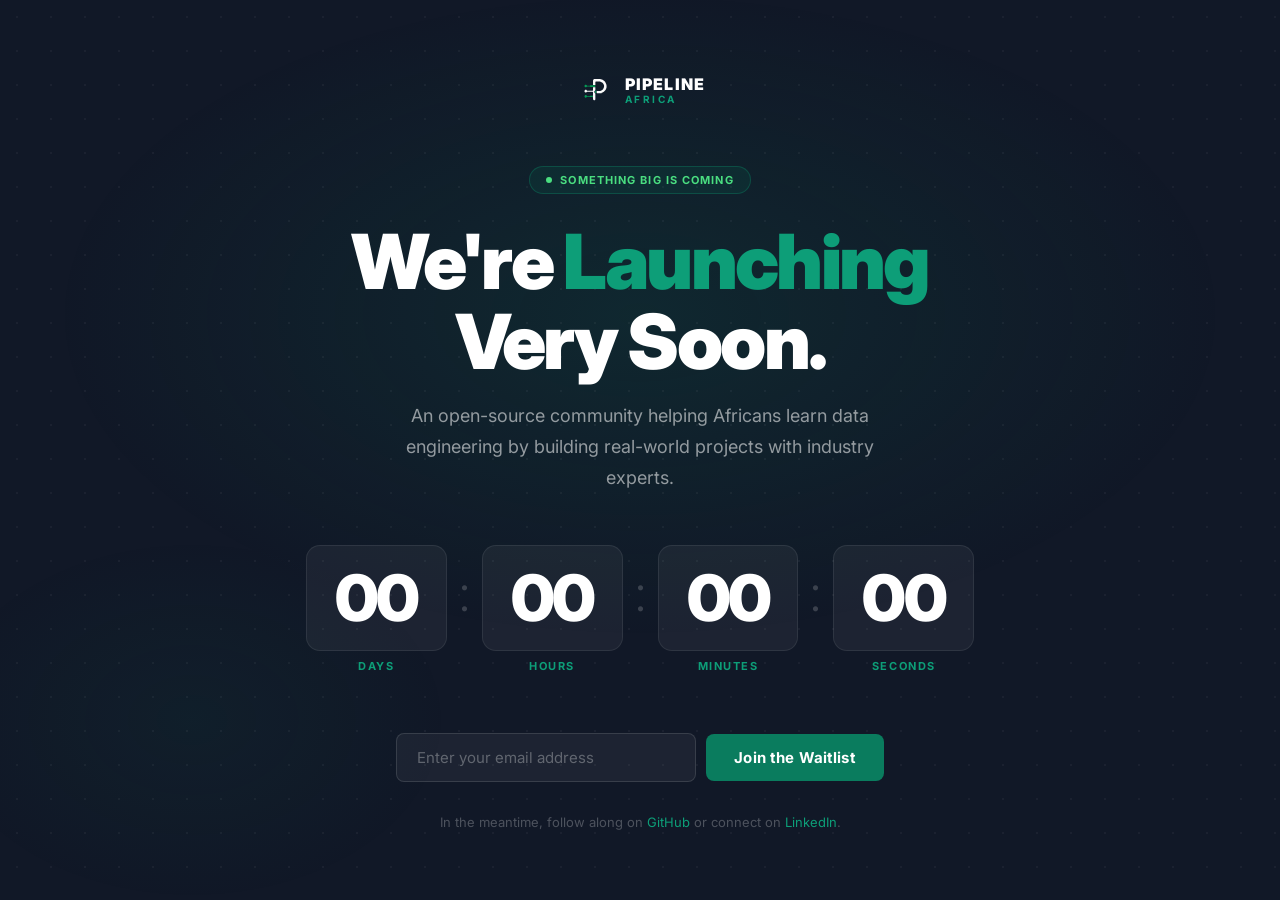
==== commit c5307225: "Add linkedin" ====
--- a/index.html
+++ b/index.html
@@ -320,7 +320,9 @@
 
   <p class="footer-note">
     In the meantime, follow along on
-    <a href="https://github.com/Pipeline-Africa" target="_blank" rel="noopener">GitHub</a>.
+    <a href="https://github.com/Pipeline-Africa" target="_blank" rel="noopener">GitHub</a>
+    or connect on
+    <a href="https://www.linkedin.com/company/pipeline-africa" target="_blank" rel="noopener">LinkedIn</a>.
   </p>
 
 </div>
@@ -358,13 +360,36 @@
   setInterval(tick, 1000);
 
   // ── Waitlist join ──
-  function joinWaitlist(e) {
+  async function joinWaitlist(e) {
     e.preventDefault();
     const email = document.getElementById('email-input').value.trim();
     if (!email) return;
 
-    document.getElementById('waitlist-form').style.display = 'none';
-    document.getElementById('success-msg').style.display   = 'block';
+    const btn = e.target.querySelector('button');
+    btn.textContent = 'Joining…';
+    btn.disabled = true;
+
+    try {
+      const res = await fetch('https://formspree.io/f/xdarnwrr', {
+        method: 'POST',
+        headers: { 'Content-Type': 'application/json', 'Accept': 'application/json' },
+        body: JSON.stringify({ email }),
+      });
+      const data = await res.json();
+
+      if (data.ok) {
+        document.getElementById('waitlist-form').style.display = 'none';
+        document.getElementById('success-msg').style.display   = 'block';
+      } else {
+        btn.textContent = 'Join the Waitlist';
+        btn.disabled = false;
+        alert(data.error || 'Something went wrong. Please try again.');
+      }
+    } catch {
+      btn.textContent = 'Join the Waitlist';
+      btn.disabled = false;
+      alert('Could not connect. Please try again.');
+    }
   }
 </script>
 
